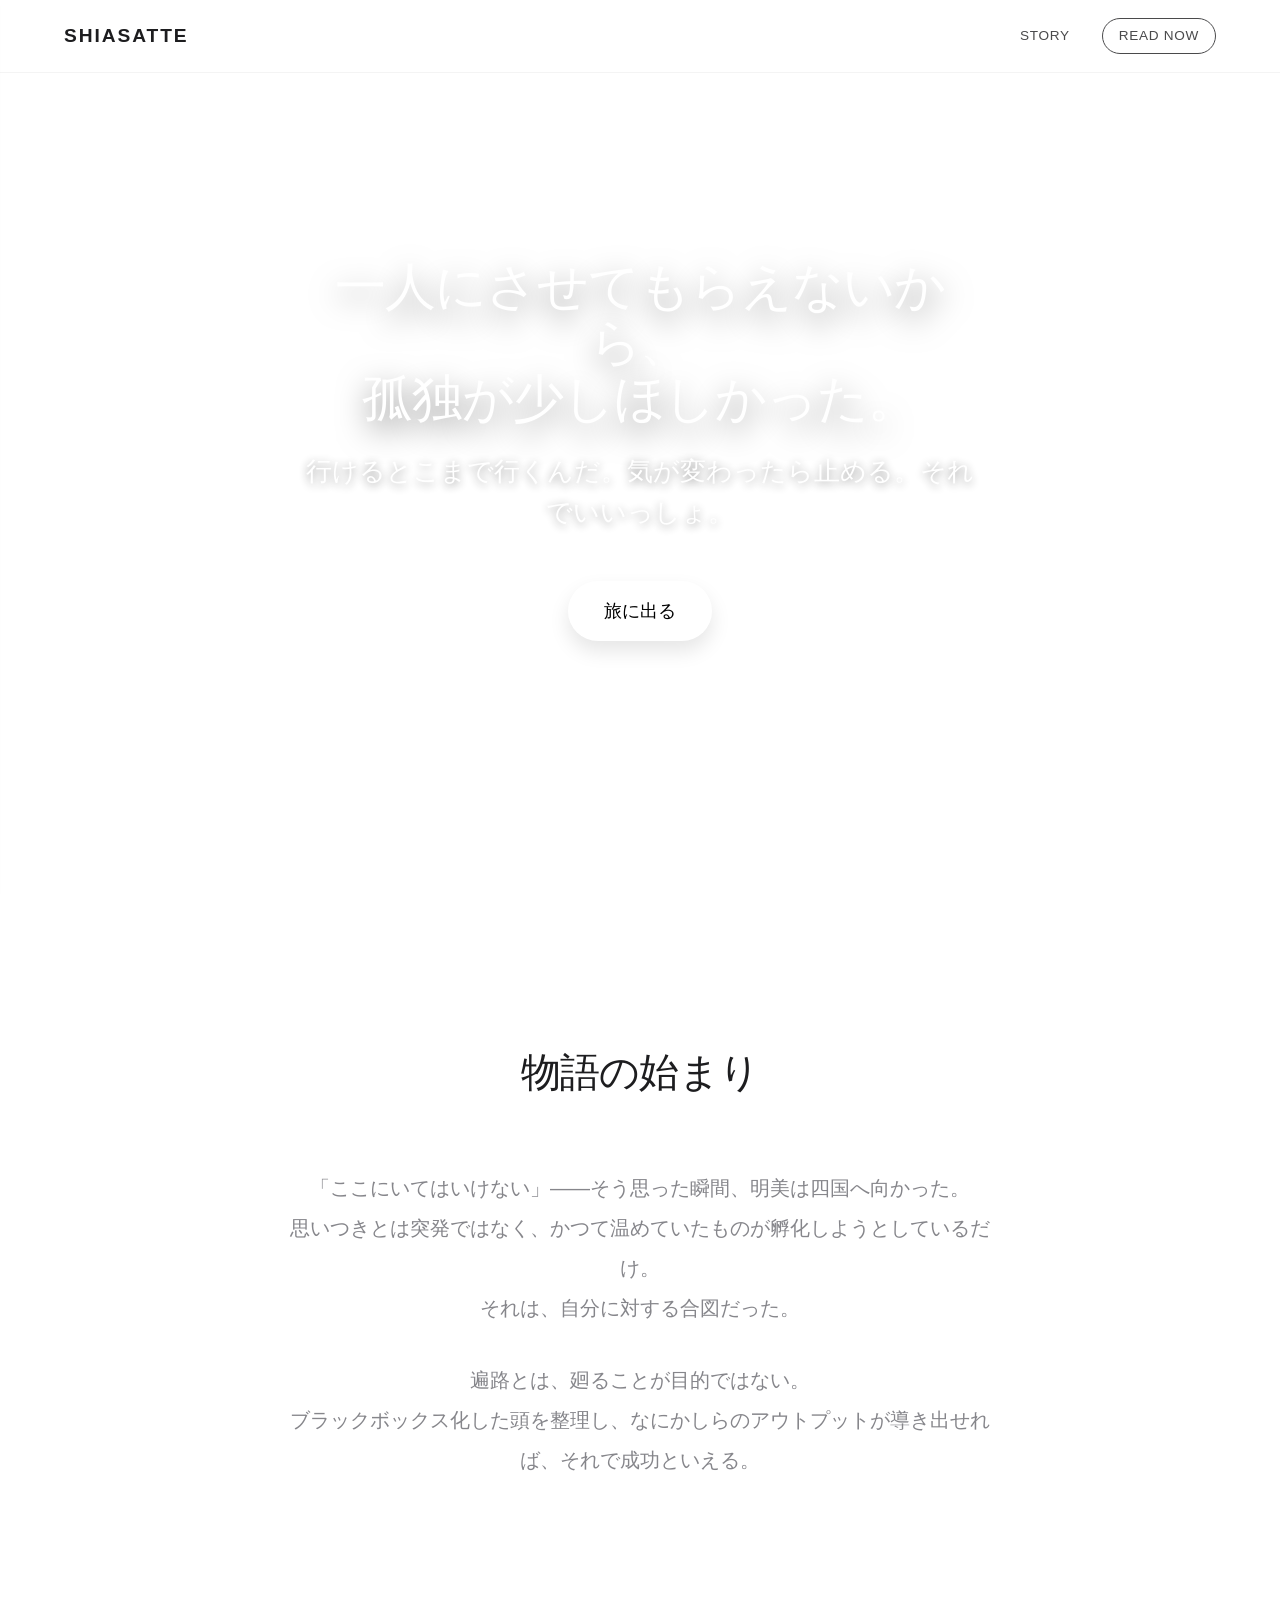
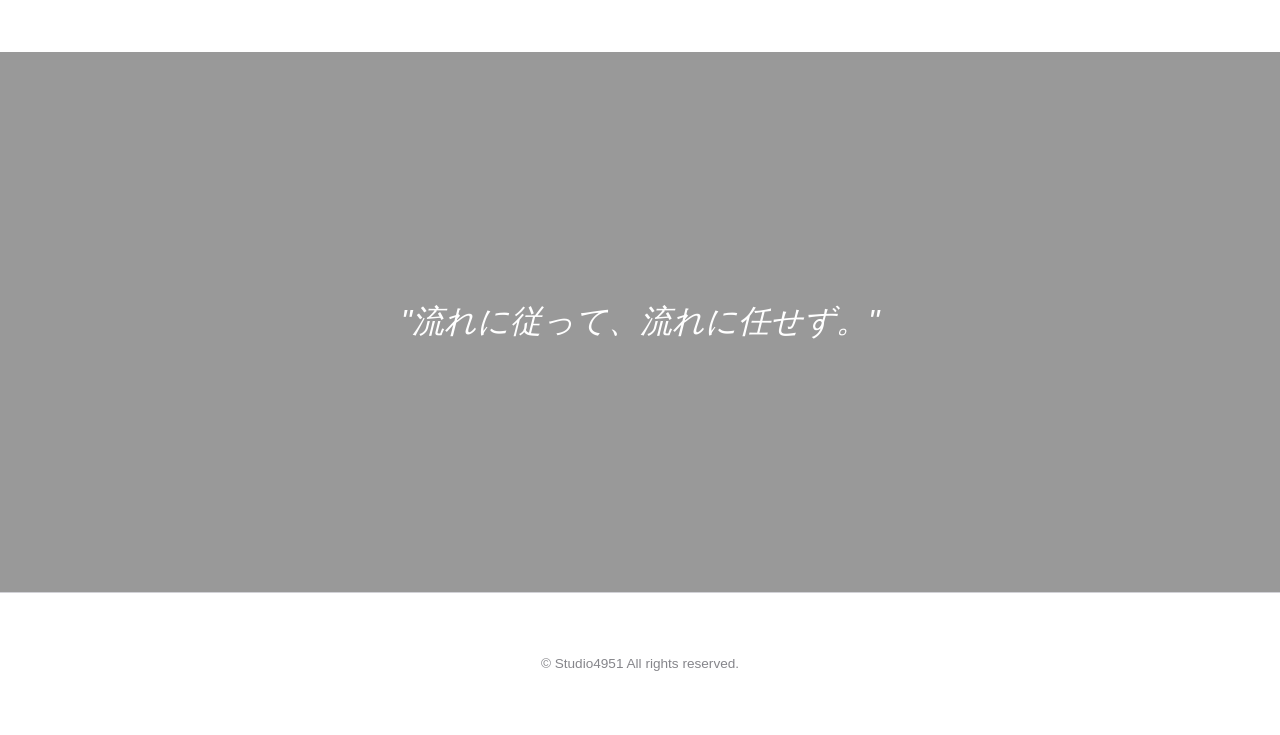
==== web/index.html @ 759b1188 "web: トップページから目次を削除、ヒーロー文言を物語からの引用に変更 - 目次セクション（#chapters）とナビの「Chapters」リンクを削除 - ヒーローh1を物語の引用文に変更（孤独が" ====
<!DOCTYPE html>
<html lang="ja">
<head>
    <meta charset="UTF-8">
    <meta name="viewport" content="width=device-width, initial-scale=1.0">
    <title>shiasatte ― 完全版 ―</title>
    <meta name="description" content="歩く×考える カジュアルへんろニクス。四国遍路を舞台にした物語。">
    <link rel="stylesheet" href="styles.css">
    <style>
    /* Reader modal */
    #reader-modal {
        position: fixed;
        top: 0; left: 0;
        width: 100%; height: 100%;
        z-index: 9999;
        background: #000;
        display: none;
        flex-direction: column;
    }
    #reader-modal.open { display: flex; }

    #reader-topbar {
        height: 48px;
        background: rgba(0,0,0,0.95);
        display: flex;
        align-items: center;
        justify-content: space-between;
        padding: 0 16px;
        flex-shrink: 0;
    }
    #reader-topbar .reader-title {
        color: #999;
        font-size: 0.8rem;
        letter-spacing: 0.05em;
    }
    .reader-btn {
        background: none;
        border: none;
        color: #aaa;
        font-size: 14px;
        cursor: pointer;
        padding: 8px 12px;
        border-radius: 6px;
        transition: all 0.2s;
    }
    .reader-btn:hover { color: #fff; background: rgba(255,255,255,0.1); }

    #reader-frame {
        flex: 1;
        border: none;
        width: 100%;
    }

    #reader-navbar {
        height: 48px;
        background: rgba(0,0,0,0.95);
        display: flex;
        align-items: center;
        justify-content: space-between;
        padding: 0 8px;
        flex-shrink: 0;
        border-top: 1px solid rgba(255,255,255,0.08);
    }
    #reader-navbar .nav-btn {
        background: none;
        border: none;
        color: #888;
        font-size: 18px;
        cursor: pointer;
        width: 48px;
        height: 48px;
        display: flex;
        align-items: center;
        justify-content: center;
        border-radius: 8px;
        transition: all 0.15s;
    }
    #reader-navbar .nav-btn:hover { color: #fff; background: rgba(255,255,255,0.08); }
    #reader-navbar .nav-center {
        display: flex;
        align-items: center;
        gap: 4px;
    }
    #reader-page-info {
        font-size: 0.75rem;
        color: #666;
        min-width: 80px;
        text-align: center;
        user-select: none;
    }

    /* Reader TOC panel */
    #reader-toc {
        position: fixed;
        top: 0; left: -320px;
        z-index: 10010;
        width: 300px;
        height: 100%;
        background: rgba(30,30,30,0.98);
        backdrop-filter: blur(12px);
        -webkit-backdrop-filter: blur(12px);
        box-shadow: 2px 0 16px rgba(0,0,0,0.4);
        transition: left 0.3s ease;
        padding: 24px 0;
        overflow-y: auto;
    }
    #reader-toc.open { left: 0; }
    #reader-toc h3 {
        font-size: 0.8rem;
        font-weight: 600;
        color: #666;
        letter-spacing: 0.1em;
        padding: 0 24px 12px;
        border-bottom: 1px solid rgba(255,255,255,0.08);
        margin-bottom: 8px;
    }
    #reader-toc ul { list-style: none; padding: 0; margin: 0; }
    #reader-toc li a {
        display: block;
        padding: 10px 24px;
        color: #ccc;
        text-decoration: none;
        font-size: 0.9rem;
        transition: background 0.15s;
        border-left: 3px solid transparent;
    }
    #reader-toc li a:hover { background: rgba(255,255,255,0.05); }
    #reader-toc li a.active { border-left-color: #fff; color: #fff; font-weight: 600; }
    #reader-toc li.part a { font-weight: 700; font-size: 0.8rem; color: #777; padding-top: 18px; }

    #reader-overlay {
        position: fixed;
        top: 0; left: 0;
        width: 100%; height: 100%;
        background: rgba(0,0,0,0.5);
        z-index: 10005;
        opacity: 0;
        pointer-events: none;
        transition: opacity 0.3s;
    }
    #reader-overlay.show { opacity: 1; pointer-events: auto; }
    </style>
</head>
<body>
    <nav class="navbar fade-in">
        <div class="logo">SHIASATTE</div>
        <div class="menu">
            <a href="#about">Story</a>
            <a href="javascript:void(0)" class="btn-outline" onclick="openReader()">Read Now</a>
        </div>
    </nav>

    <header class="hero">
        <div class="hero-image" style="background-image: url('assets/ohenro_girl.png');"></div>
        <div class="hero-content fade-in-up">
            <h1>一人にさせてもらえないから、<br>孤独が少しほしかった。</h1>
            <p>行けるとこまで行くんだ。気が変わったら止める。それでいいっしょ。</p>
            <a href="javascript:void(0)" class="btn-primary" onclick="openReader(3)">旅に出る</a>
        </div>
    </header>

    <section id="about" class="section about">
        <div class="container fade-in-scroll">
            <h2 class="section-title">物語の始まり</h2>
            <div class="about-text">
                <p>「ここにいてはいけない」——そう思った瞬間、明美は四国へ向かった。<br>
                思いつきとは突発ではなく、かつて温めていたものが孵化しようとしているだけ。<br>
                それは、自分に対する合図だった。</p>
                <p>遍路とは、廻ることが目的ではない。<br>
                ブラックボックス化した頭を整理し、なにかしらのアウトプットが導き出せれば、それで成功といえる。</p>
            </div>
        </div>
    </section>

    <section class="image-divider fade-in-scroll">
       <div class="quote">
           "流れに従って、流れに任せず。"
       </div>
    </section>


    <footer class="footer">
        <div class="container">
            <p>&copy; Studio4951 All rights reserved.</p>
        </div>
    </footer>

    <!-- Reader Modal -->
    <div id="reader-modal">
        <div id="reader-topbar">
            <span class="reader-title">SHIASATTE ― 完全版 ―</span>
            <button class="reader-btn" onclick="closeReader()">&#10005; 閉じる</button>
        </div>
        <iframe id="reader-frame" src="about:blank" allowfullscreen></iframe>
        <div id="reader-navbar">
            <button class="nav-btn" id="rbtn-toc" title="目次">&#9776;</button>
            <div class="nav-center">
                <button class="nav-btn" id="rbtn-prev" title="前のページ">&#9664;</button>
                <span id="reader-page-info"></span>
                <button class="nav-btn" id="rbtn-next" title="次のページ">&#9654;</button>
            </div>
            <div style="width:48px"></div>
        </div>
    </div>

    <div id="reader-overlay"></div>
    <nav id="reader-toc">
        <h3>目次</h3>
        <ul>
            <li class="part"><a href="#" data-item="2">第一部　shiasatte</a></li>
            <li><a href="#" data-item="3">第一章　百一匹目の女</a></li>
            <li><a href="#" data-item="4">第二章　同行他者</a></li>
            <li><a href="#" data-item="5">第三章　ラジオをなくした</a></li>
            <li><a href="#" data-item="6">第四章　それでよかった</a></li>
            <li class="part"><a href="#" data-item="7">第二部　大きな足のナナメから</a></li>
            <li><a href="#" data-item="8">番外編・前編</a></li>
            <li class="part"><a href="#" data-item="9">第三部　ここにいたらいいのに</a></li>
            <li><a href="#" data-item="10">番外編・後編</a></li>
        </ul>
    </nav>

    <script src="script.js"></script>
    <script>
    const readerModal = document.getElementById('reader-modal');
    const readerFrame = document.getElementById('reader-frame');
    const readerPageInfo = document.getElementById('reader-page-info');
    const readerToc = document.getElementById('reader-toc');
    const readerOverlay = document.getElementById('reader-overlay');
    let pendingJump = null;
    let bibiLoaded = false;

    function getBibi() {
        try {
            const w = readerFrame.contentWindow;
            return (w && w.R && w.I && w.I.Flipper) ? w : null;
        } catch(e) { return null; }
    }

    function openReader(itemIndex) {
        readerModal.classList.add('open');
        document.body.style.overflow = 'hidden';

        if (readerFrame.src === 'about:blank' || !readerFrame.src.includes('bibi')) {
            bibiLoaded = false;
            pendingJump = itemIndex || null;
            readerFrame.src = 'bibi/?book=shiasatte.epub';
            waitForBibi();
        } else if (!bibiLoaded) {
            pendingJump = itemIndex || null;
        } else if (itemIndex) {
            jumpToItem(itemIndex);
        }
    }

    function waitForBibi() {
        // Poll until Bibi is fully initialized
        const check = setInterval(() => {
            const w = getBibi();
            if (w) {
                clearInterval(check);
                bibiLoaded = true;
                // Inject smooth transitions
                try {
                    const style = w.document.createElement('style');
                    style.textContent = `
                        #bibi-main { transition: transform 0.4s cubic-bezier(0.22,1,0.36,1), -webkit-transform 0.4s cubic-bezier(0.22,1,0.36,1) !important; }
                        #bibi-main-book { transition: transform 0.4s cubic-bezier(0.22,1,0.36,1), opacity 0.2s ease, -webkit-transform 0.4s cubic-bezier(0.22,1,0.36,1) !important; }
                    `;
                    w.document.head.appendChild(style);
                } catch(e) {}

                if (pendingJump) {
                    setTimeout(() => jumpToItem(pendingJump), 300);
                    pendingJump = null;
                }
            }
        }, 300);
    }

    function jumpToItem(itemIndex) {
        const w = getBibi();
        if (!w || !w.R.Items[itemIndex]) return;
        const targetPage = w.R.Items[itemIndex].Pages[0];
        const targetIdx = w.R.Pages.indexOf(targetPage);
        const curPages = w.R.Current.Pages || w.R.IntersectingPages;
        const curIdx = curPages && curPages.length ? w.R.Pages.indexOf(curPages[0]) : 0;
        const dist = targetIdx - curIdx;
        if (dist !== 0) w.I.Flipper.flip(dist);
        setTimeout(updateReaderPageInfo, 500);
    }

    function closeReader() {
        readerModal.classList.remove('open');
        document.body.style.overflow = '';
        closeReaderToc();
    }

    function updateReaderPageInfo() {
        const w = getBibi();
        if (!w) return;
        const cur = w.R.Current.Pages;
        if (cur && cur.length) {
            const first = w.R.Pages.indexOf(cur[0]) + 1;
            const last = w.R.Pages.indexOf(cur[cur.length - 1]) + 1;
            const total = w.R.Pages.length;
            readerPageInfo.textContent = (first === last ? first : first + '-' + last) + ' / ' + total;
        }
    }

    function openReaderToc() { readerToc.classList.add('open'); readerOverlay.classList.add('show'); }
    function closeReaderToc() { readerToc.classList.remove('open'); readerOverlay.classList.remove('show'); }

    document.getElementById('rbtn-toc').addEventListener('click', () => {
        readerToc.classList.contains('open') ? closeReaderToc() : openReaderToc();
    });
    readerOverlay.addEventListener('click', closeReaderToc);

    document.getElementById('rbtn-prev').addEventListener('click', () => {
        const w = getBibi();
        if (w) { w.I.Flipper.flip(-1); setTimeout(updateReaderPageInfo, 400); }
    });
    document.getElementById('rbtn-next').addEventListener('click', () => {
        const w = getBibi();
        if (w) { w.I.Flipper.flip(1); setTimeout(updateReaderPageInfo, 400); }
    });

    document.querySelectorAll('#reader-toc a[data-item]').forEach(link => {
        link.addEventListener('click', (e) => {
            e.preventDefault();
            const itemIndex = parseInt(link.dataset.item);
            document.querySelectorAll('#reader-toc a').forEach(a => a.classList.remove('active'));
            link.classList.add('active');
            jumpToItem(itemIndex);
            closeReaderToc();
        });
    });

    // Keyboard: Escape to close
    document.addEventListener('keydown', (e) => {
        if (e.key === 'Escape' && readerModal.classList.contains('open')) closeReader();
    });

    setInterval(updateReaderPageInfo, 1000);
    </script>
</body>
</html>
---- web/styles.css ----
/* Core & Variables */
:root {
    --color-bg: #FFFFFF;
    --color-text: #1d1d1f;
    --color-text-muted: #86868b;
    --color-border: #d2d2d7;
    --color-accent: #000000;
    --font-heading: 'Helvetica Neue', 'Helvetica', 'Hiragino Kaku Gothic ProN', 'Arial', sans-serif;
    --font-body: 'Helvetica Neue', 'Helvetica', 'Hiragino Sans', 'Hiragino Kaku Gothic ProN', 'Arial', sans-serif;
    --transition-smooth: all 0.6s cubic-bezier(0.16, 1, 0.3, 1);
}

@media (prefers-color-scheme: dark) {
    :root {
        --color-bg: #000000;
        --color-text: #f5f5f7;
        --color-text-muted: #86868b;
        --color-border: #424245;
        --color-accent: #ffffff;
    }
}

* {
    margin: 0;
    padding: 0;
    box-sizing: border-box;
}

body {
    background-color: var(--color-bg);
    color: var(--color-text);
    font-family: var(--font-body);
    font-size: 17px;
    line-height: 1.6;
    -webkit-font-smoothing: antialiased;
    overflow-x: hidden;
}

a {
    color: inherit;
    text-decoration: none;
}

h1, h2, h3 {
    font-family: var(--font-heading);
    font-weight: 500;
    letter-spacing: -0.02em;
}

.container {
    max-width: 980px;
    margin: 0 auto;
    padding: 0 5%;
}

/* Nav */
.navbar {
    position: fixed;
    top: 0;
    left: 0;
    width: 100%;
    display: flex;
    justify-content: space-between;
    align-items: center;
    padding: 18px 5%;
    background-color: rgba(var(--color-bg), 0.8);
    backdrop-filter: saturate(180%) blur(20px);
    -webkit-backdrop-filter: saturate(180%) blur(20px);
    z-index: 1000;
    border-bottom: 1px solid rgba(150, 150, 150, 0.1);
}

.logo {
    font-size: 1.2rem;
    font-weight: 700;
    letter-spacing: 0.1em;
}

.menu {
    display: flex;
    gap: 2rem;
    align-items: center;
}

.menu a {
    font-size: 0.85rem;
    text-transform: uppercase;
    letter-spacing: 0.05em;
    opacity: 0.8;
    transition: opacity 0.3s;
}

.menu a:hover {
    opacity: 1;
}

.btn-outline {
    border: 1px solid var(--color-text);
    padding: 6px 16px;
    border-radius: 20px;
    font-size: 0.8rem;
    transition: var(--transition-smooth);
}

.btn-outline:hover {
    background-color: var(--color-text);
    color: var(--color-bg);
}

/* Hero */
.hero {
    position: relative;
    height: 100vh;
    display: flex;
    align-items: center;
    justify-content: center;
    text-align: center;
    overflow: hidden;
}

.hero-image {
    position: absolute;
    top: 0;
    left: 0;
    width: 100%;
    height: 100%;
    background-size: cover;
    background-position: center;
    background-attachment: fixed;
    z-index: -1;
    transform: scale(1.05); /* for parallax/zoom out effect if wanted */
    filter: brightness(0.6) contrast(1.1);
}

.hero-content {
    color: #ffffff;
    max-width: 800px;
    padding: 0 5vw;
}

.hero-content h1 {
    font-size: clamp(2rem, 4vw, 3.5rem);
    line-height: 1.1;
    margin-bottom: 1.5rem;
    text-shadow: 0 10px 30px rgba(0,0,0,0.5);
}

.hero-content p {
    font-size: clamp(1.2rem, 2vw, 1.6rem);
    font-weight: 300;
    margin-bottom: 3rem;
    opacity: 0.9;
    text-shadow: 0 2px 10px rgba(0,0,0,0.5);
}

.btn-primary {
    display: inline-block;
    background-color: #ffffff;
    color: #000000;
    padding: 16px 36px;
    border-radius: 40px;
    font-size: 1.1rem;
    font-weight: 500;
    transition: var(--transition-smooth);
    box-shadow: 0 10px 20px rgba(0,0,0,0.1);
}

.btn-primary:hover {
    transform: translateY(-2px);
    box-shadow: 0 15px 30px rgba(0,0,0,0.2);
    background-color: #f0f0f0;
}

/* Sections */
.section {
    padding: 140px 0;
}

.section-title {
    font-size: 2.5rem;
    text-align: center;
    margin-bottom: 4rem;
}

/* About */
.about-text {
    max-width: 700px;
    margin: 0 auto;
    font-size: 1.25rem;
    line-height: 2;
    text-align: center;
    color: var(--color-text-muted);
}

.about-text p {
    margin-bottom: 2rem;
}

/* Image Divider */
.image-divider {
    height: 60vh;
    background-image: url('assets/hero.png');
    background-size: cover;
    background-position: center;
    background-attachment: fixed;
    display: flex;
    align-items: center;
    justify-content: center;
    position: relative;
    filter: grayscale(80%);
}

.image-divider::after {
    content: '';
    position: absolute;
    top: 0;
    left: 0;
    width: 100%;
    height: 100%;
    background: rgba(0, 0, 0, 0.4);
}

.quote {
    position: relative;
    z-index: 1;
    font-size: 2rem;
    color: #fff;
    font-weight: 300;
    text-align: center;
    font-style: italic;
    max-width: 800px;
    padding: 0 20px;
}

/* Chapters */
.chapter-list {
    list-style: none;
    max-width: 700px;
    margin: 0 auto;
}

.chapter-list li {
    border-bottom: 1px solid var(--color-border);
}

.chapter-list li:first-child {
    border-top: 1px solid var(--color-border);
}

.chapter-list a {
    display: flex;
    align-items: center;
    justify-content: space-between;
    padding: 24px 0;
    transition: var(--transition-smooth);
}

.chapter-list a:hover {
    padding-left: 20px;
    padding-right: 20px;
    background-color: rgba(150, 150, 150, 0.05);
}

.chapter-num {
    font-size: 0.9rem;
    color: var(--color-text-muted);
}

.chapter-title {
    font-size: 1.4rem;
    font-weight: 500;
}

/* Footer */
.footer {
    padding: 60px 0;
    text-align: center;
    font-size: 0.85rem;
    color: var(--color-text-muted);
    border-top: 1px solid var(--color-border);
}

/* Animations */
.fade-in {
    opacity: 0;
    animation: fadeIn 1.2s cubic-bezier(0.16, 1, 0.3, 1) forwards;
}

.fade-in-up {
    opacity: 0;
    transform: translateY(40px);
    animation: fadeInUp 1.2s cubic-bezier(0.16, 1, 0.3, 1) 0.3s forwards;
}

.fade-in-scroll {
    opacity: 0;
    transform: translateY(40px);
    transition: opacity 1s cubic-bezier(0.16, 1, 0.3, 1), transform 1s cubic-bezier(0.16, 1, 0.3, 1);
}

.fade-in-scroll.is-visible {
    opacity: 1;
    transform: translateY(0);
}

@keyframes fadeIn {
    to { opacity: 1; }
}

@keyframes fadeInUp {
    to {
        opacity: 1;
        transform: translateY(0);
    }
}

/* Responsive */
@media (max-width: 768px) {
    .menu { display: none; }
    .hero-content h1 {
        font-size: 1.6rem;
    }
    .about-text {
        font-size: 1.1rem;
        text-align: left;
    }
    .quote {
        font-size: 1.5rem;
    }
    .chapter-list a {
        flex-direction: column;
        align-items: flex-start;
        gap: 8px;
    }
}
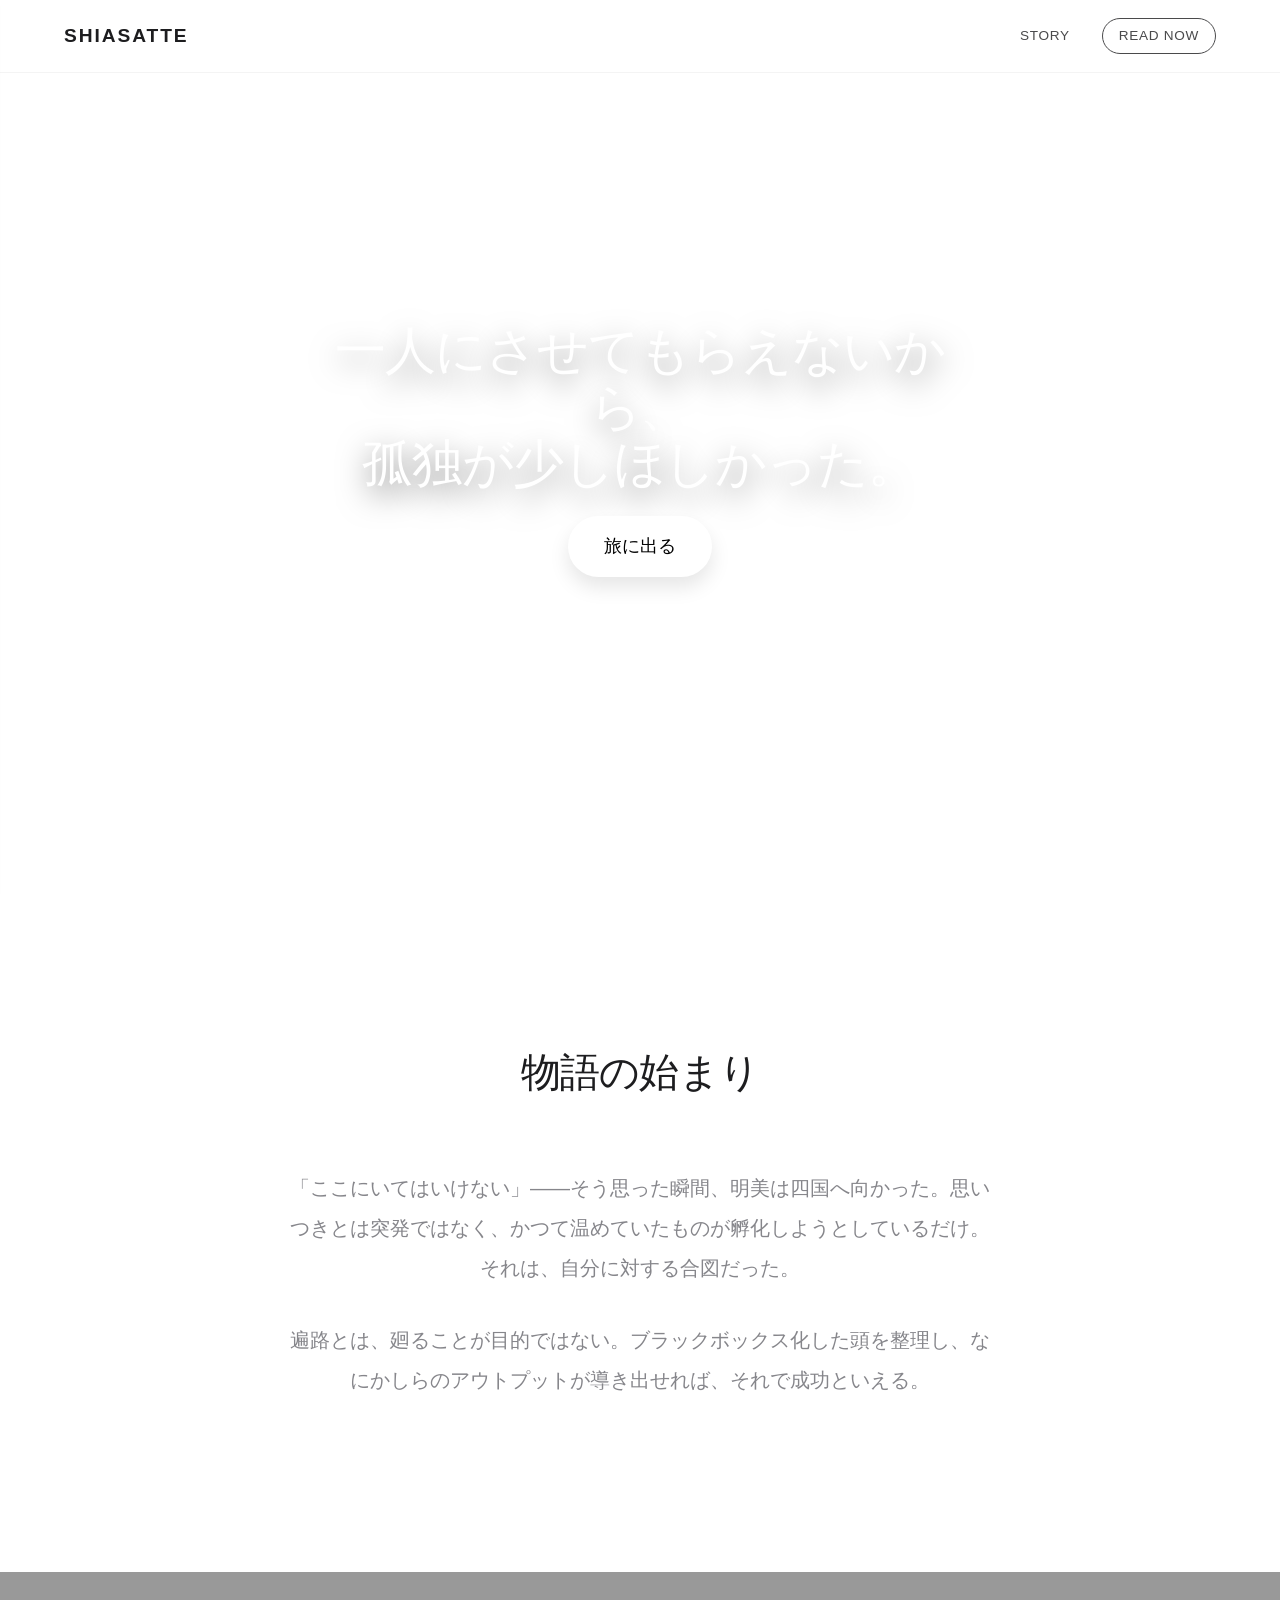
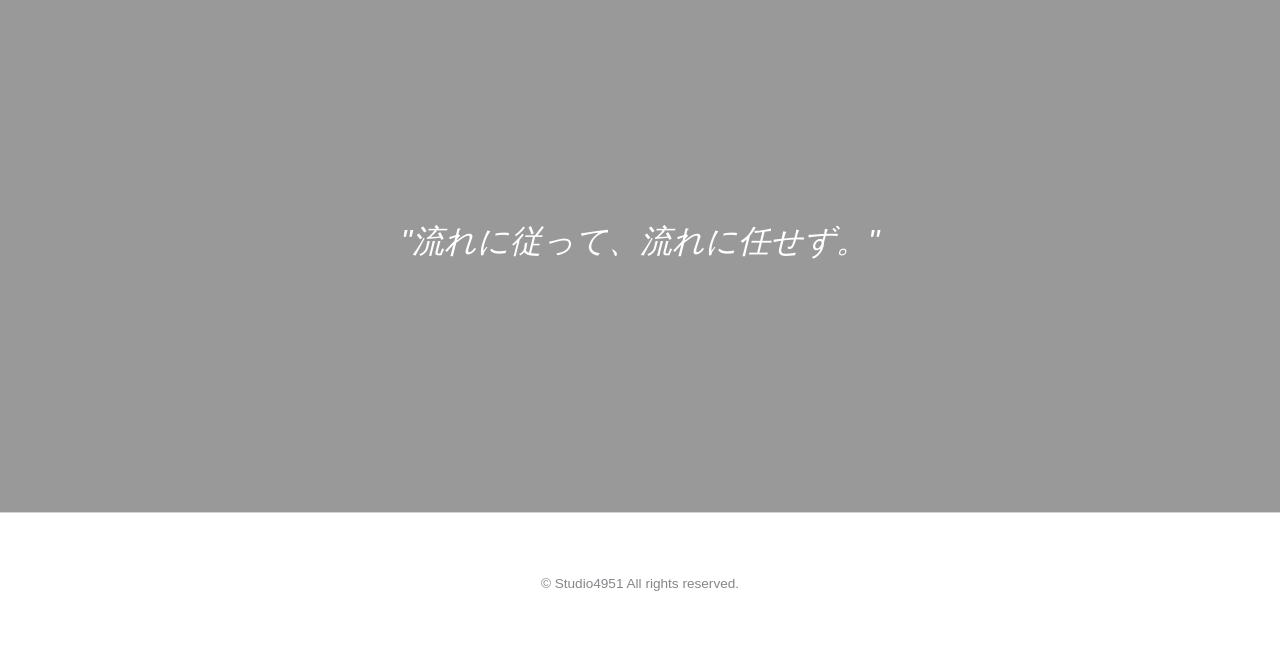
==== commit 3be044be: "web: ヒーローのサブテキスト削除 Co-Authored-By: Claude Sonnet 4.6 <noreply@anthropic.com>" ====
--- a/web/index.html
+++ b/web/index.html
@@ -154,7 +154,6 @@
         <div class="hero-image" style="background-image: url('assets/ohenro_girl.png');"></div>
         <div class="hero-content fade-in-up">
             <h1>一人にさせてもらえないから、<br>孤独が少しほしかった。</h1>
-            <p>行けるとこまで行くんだ。気が変わったら止める。それでいいっしょ。</p>
             <a href="javascript:void(0)" class="btn-primary" onclick="openReader(3)">旅に出る</a>
         </div>
     </header>
@@ -163,11 +162,8 @@
         <div class="container fade-in-scroll">
             <h2 class="section-title">物語の始まり</h2>
             <div class="about-text">
-                <p>「ここにいてはいけない」——そう思った瞬間、明美は四国へ向かった。<br>
-                思いつきとは突発ではなく、かつて温めていたものが孵化しようとしているだけ。<br>
-                それは、自分に対する合図だった。</p>
-                <p>遍路とは、廻ることが目的ではない。<br>
-                ブラックボックス化した頭を整理し、なにかしらのアウトプットが導き出せれば、それで成功といえる。</p>
+                <p>「ここにいてはいけない」——そう思った瞬間、明美は四国へ向かった。思いつきとは突発ではなく、かつて温めていたものが孵化しようとしているだけ。それは、自分に対する合図だった。</p>
+                <p>遍路とは、廻ることが目的ではない。ブラックボックス化した頭を整理し、なにかしらのアウトプットが導き出せれば、それで成功といえる。</p>
             </div>
         </div>
     </section>
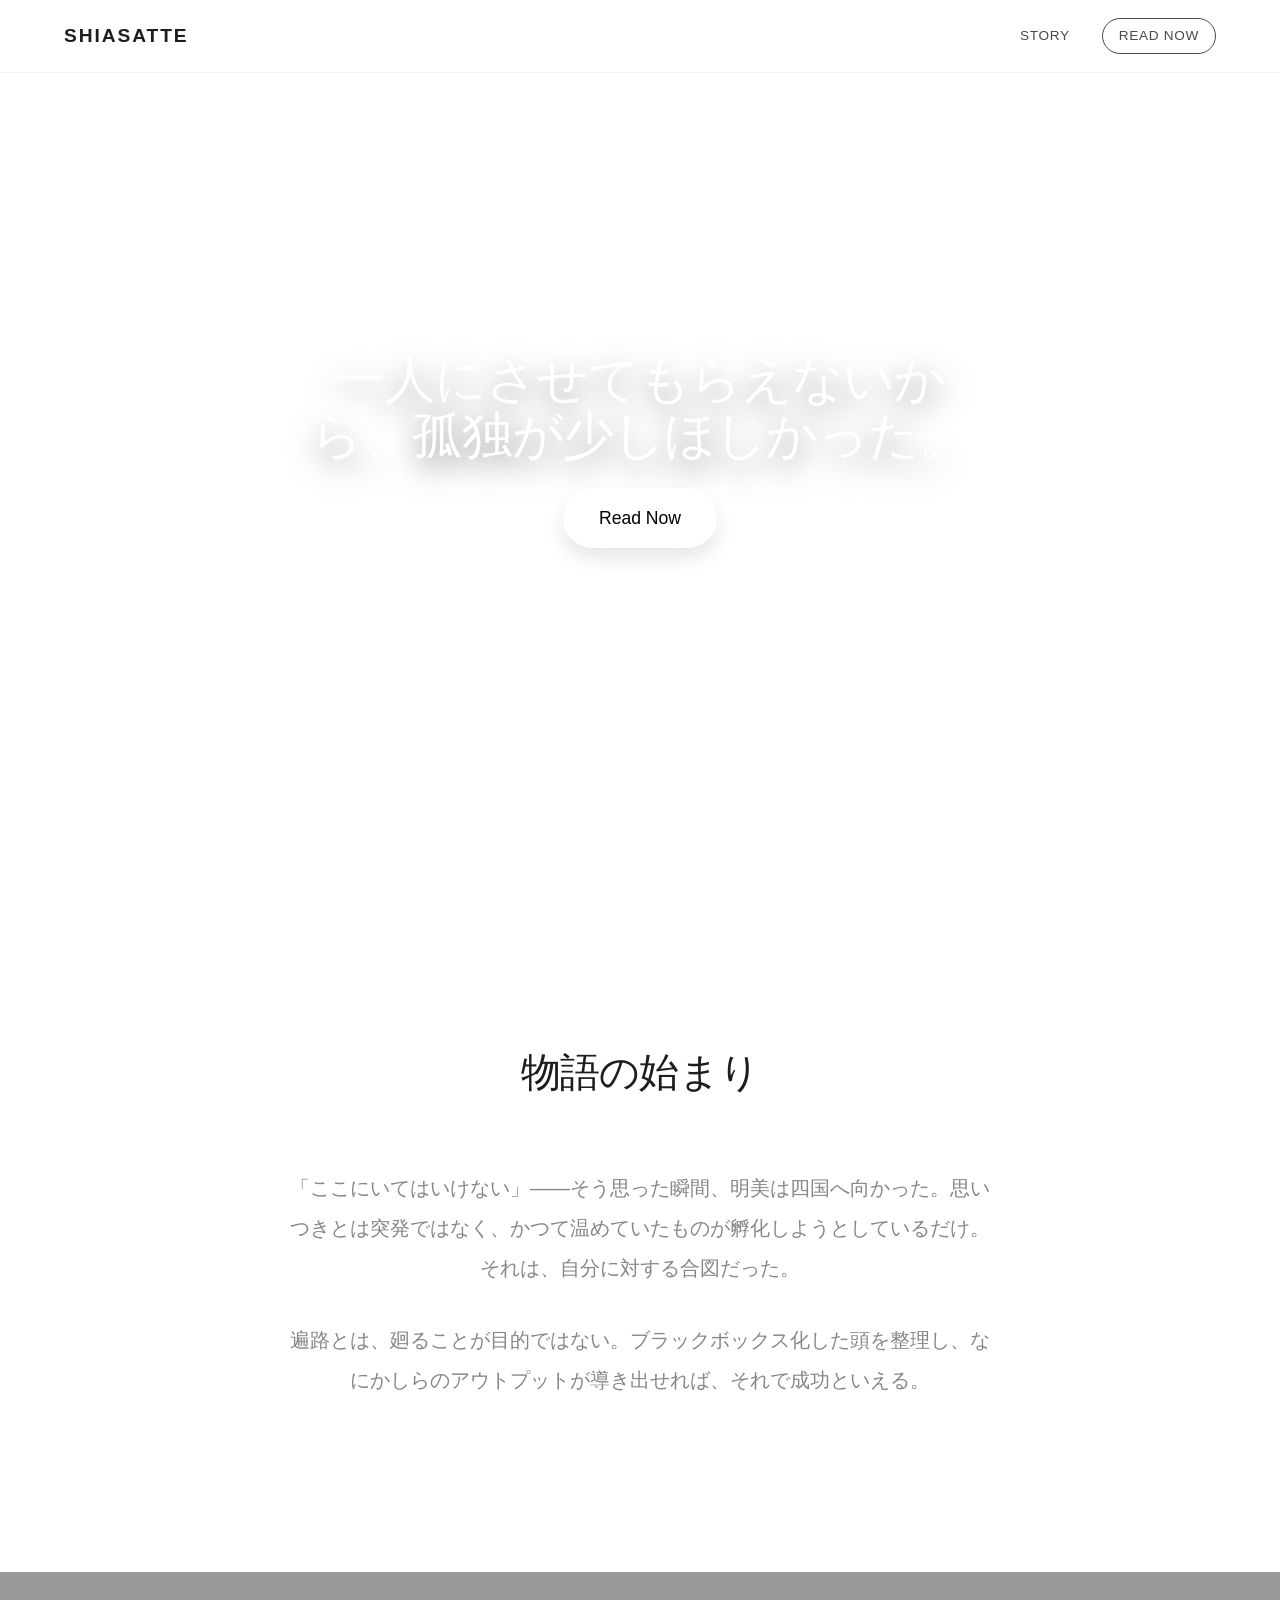
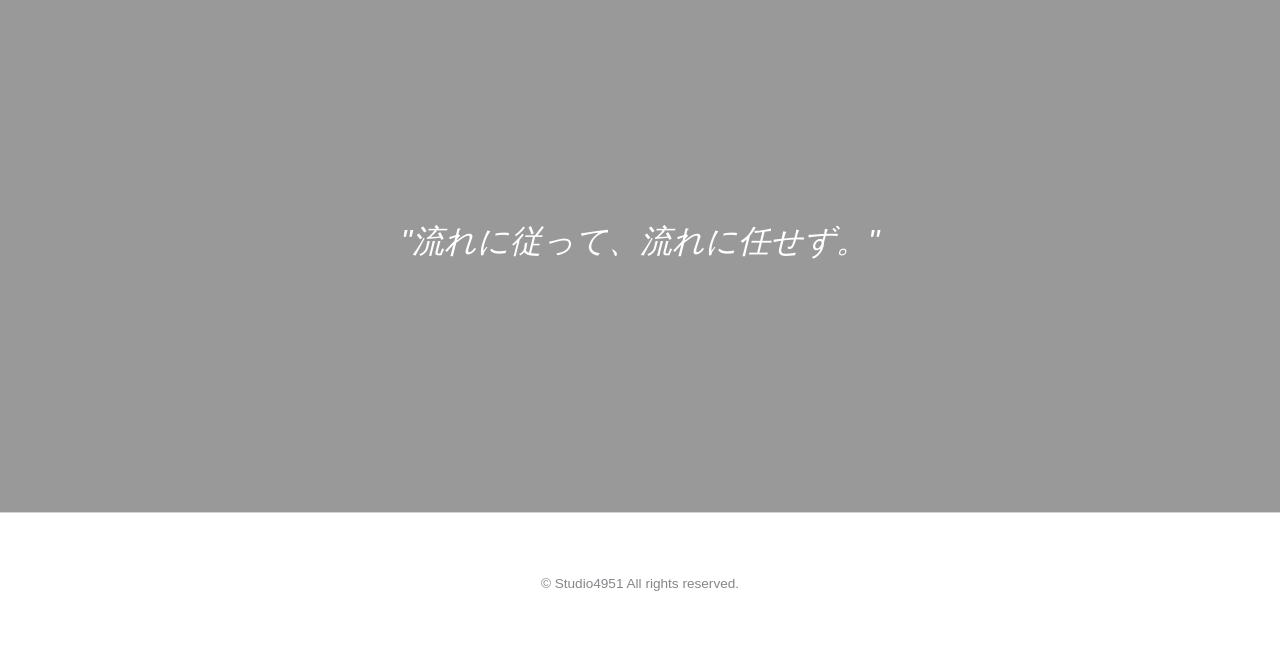
==== commit 559d90be: "web: ヒーローボタンをRead Nowに変更 Co-Authored-By: Claude Sonnet 4.6 <noreply@anthropic.com>" ====
--- a/web/index.html
+++ b/web/index.html
@@ -153,8 +153,8 @@
     <header class="hero">
         <div class="hero-image" style="background-image: url('assets/ohenro_girl.png');"></div>
         <div class="hero-content fade-in-up">
-            <h1>一人にさせてもらえないから、<br>孤独が少しほしかった。</h1>
-            <a href="javascript:void(0)" class="btn-primary" onclick="openReader(3)">旅に出る</a>
+            <h1>一人にさせてもらえないから、孤独が少しほしかった。</h1>
+            <a href="javascript:void(0)" class="btn-primary" onclick="openReader(3)">Read Now</a>
         </div>
     </header>
 
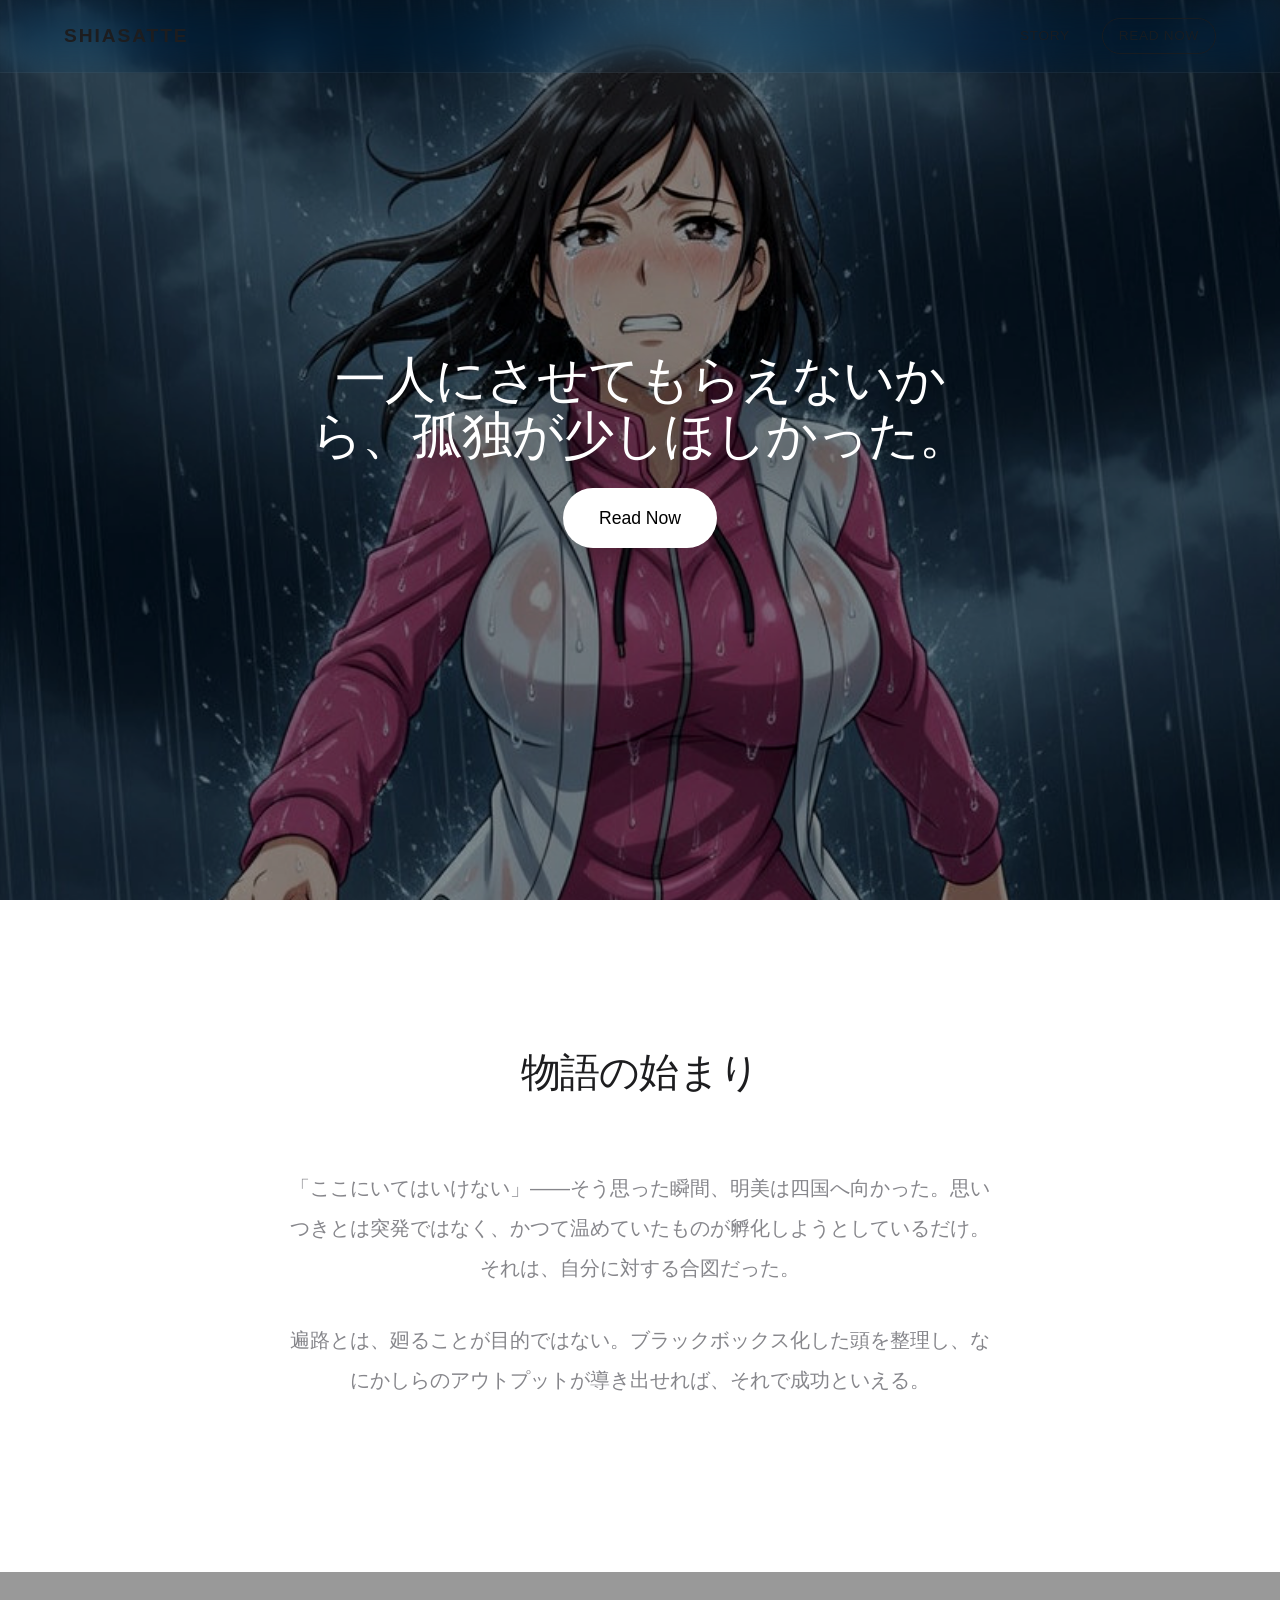
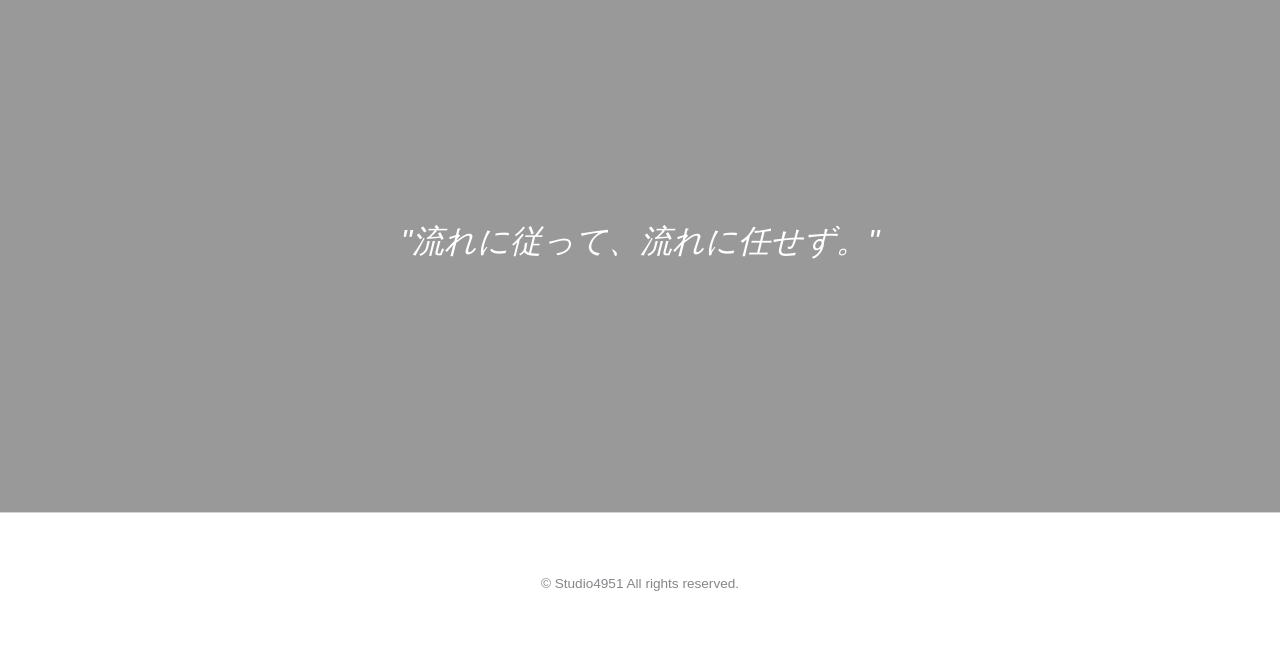
==== commit a4577a50: "web: top.jpgに更新" ====
--- a/web/index.html
+++ b/web/index.html
@@ -151,7 +151,7 @@
     </nav>
 
     <header class="hero">
-        <div class="hero-image" style="background-image: url('assets/ohenro_girl.png');"></div>
+        <div class="hero-image" style="background-image: url('assets/top.jpg');"></div>
         <div class="hero-content fade-in-up">
             <h1>一人にさせてもらえないから、孤独が少しほしかった。</h1>
             <a href="javascript:void(0)" class="btn-primary" onclick="openReader(3)">Read Now</a>
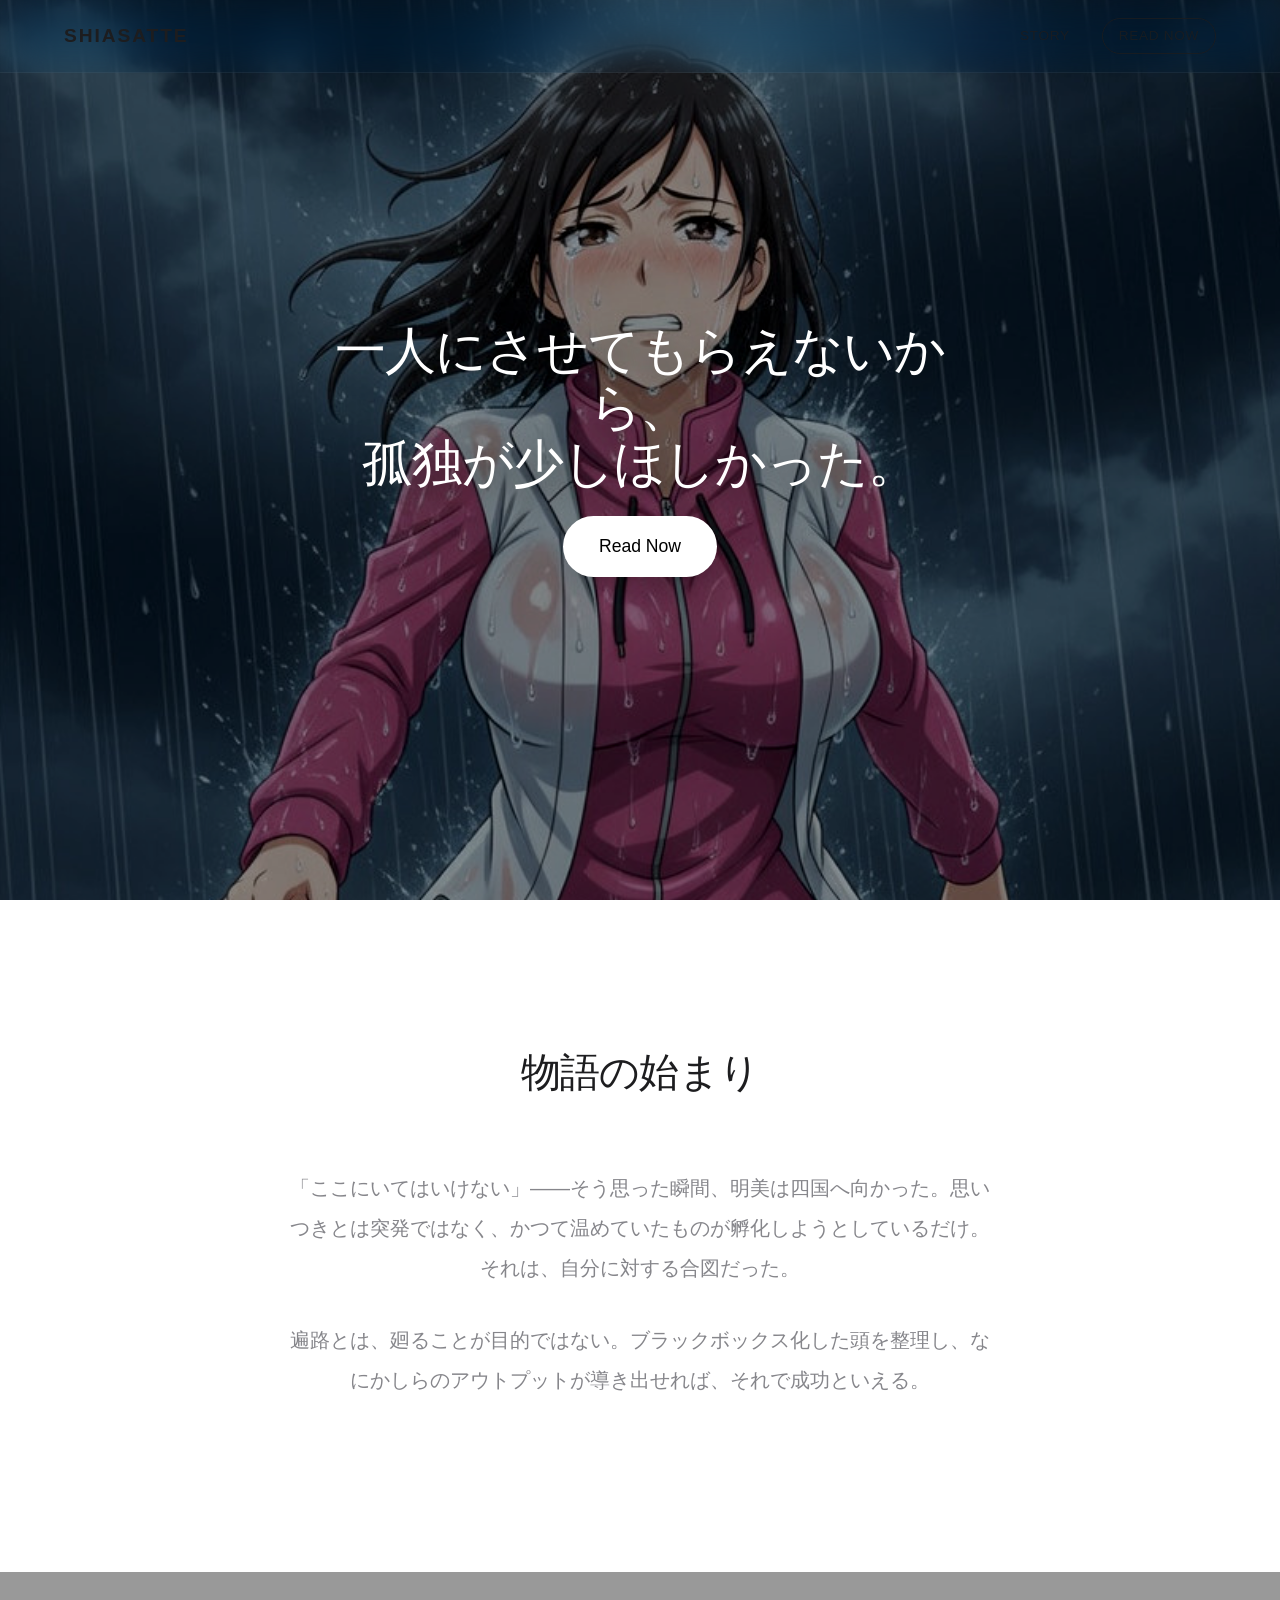
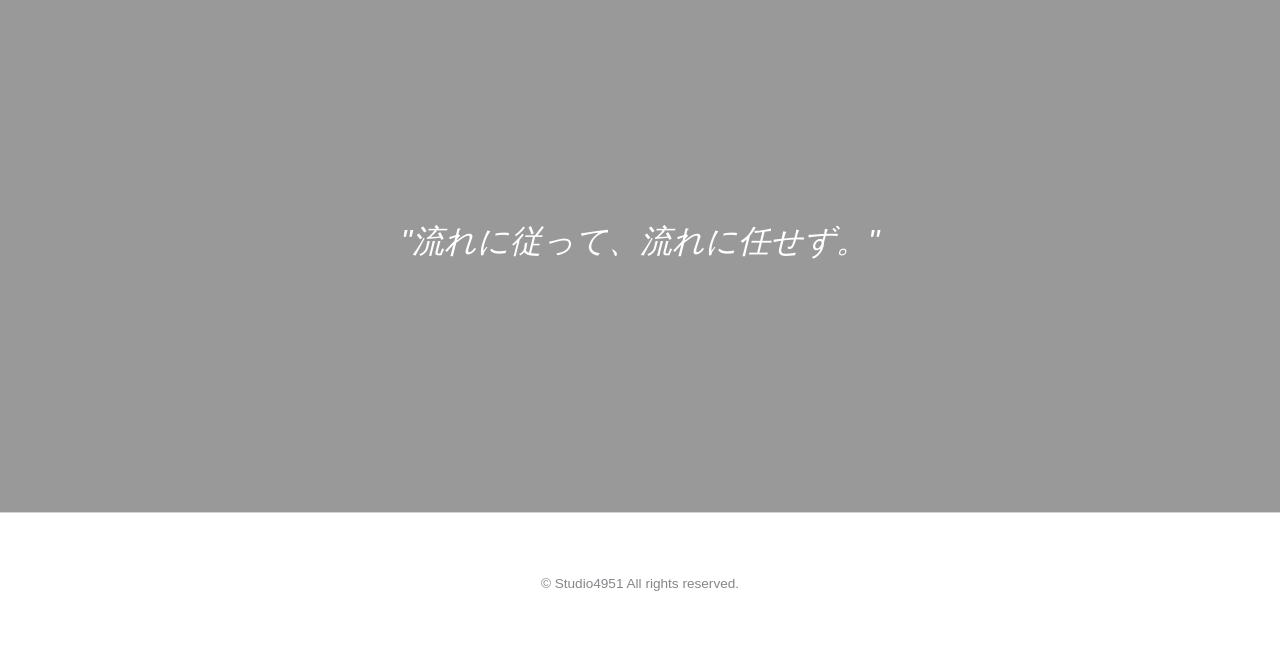
==== commit 71dca07b: "web: ヒーロータイトルに改行追加" ====
--- a/web/index.html
+++ b/web/index.html
@@ -153,7 +153,7 @@
     <header class="hero">
         <div class="hero-image" style="background-image: url('assets/top.jpg');"></div>
         <div class="hero-content fade-in-up">
-            <h1>一人にさせてもらえないから、孤独が少しほしかった。</h1>
+            <h1>一人にさせてもらえないから、<br>孤独が少しほしかった。</h1>
             <a href="javascript:void(0)" class="btn-primary" onclick="openReader(3)">Read Now</a>
         </div>
     </header>
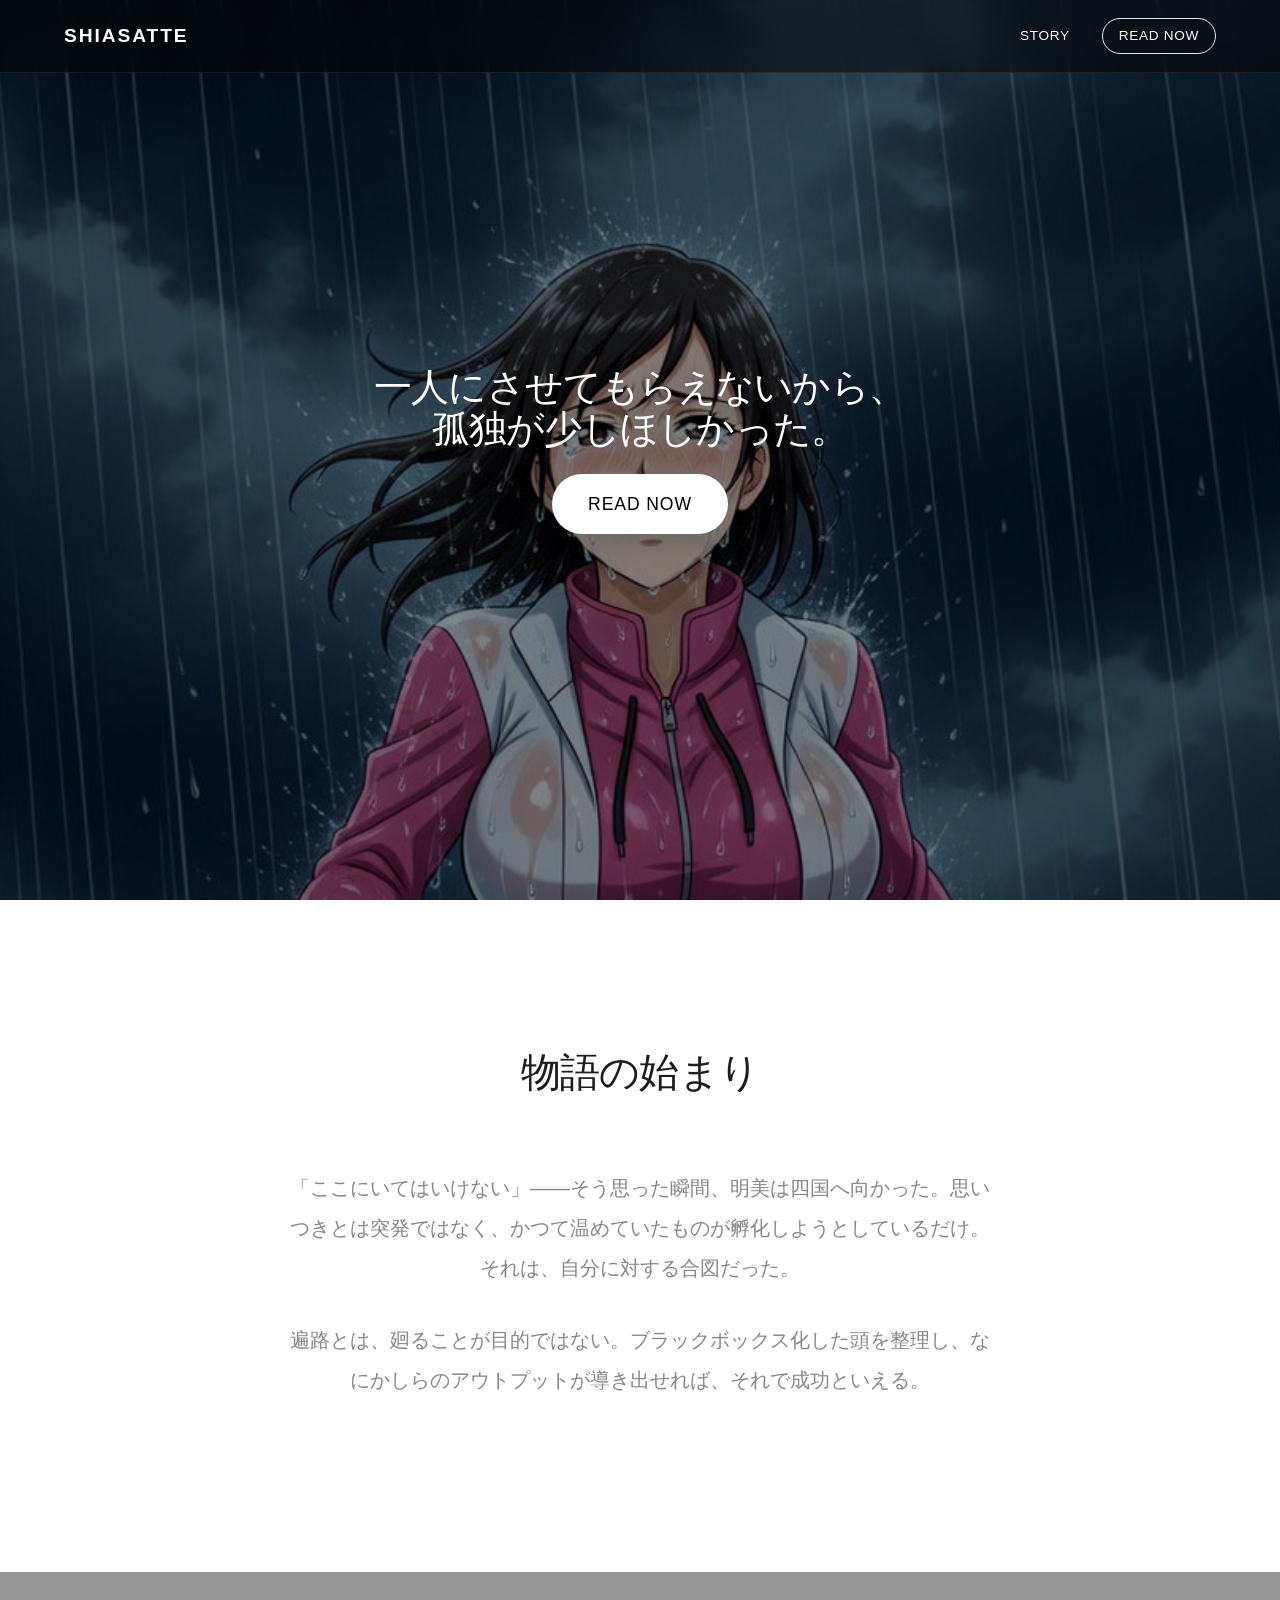
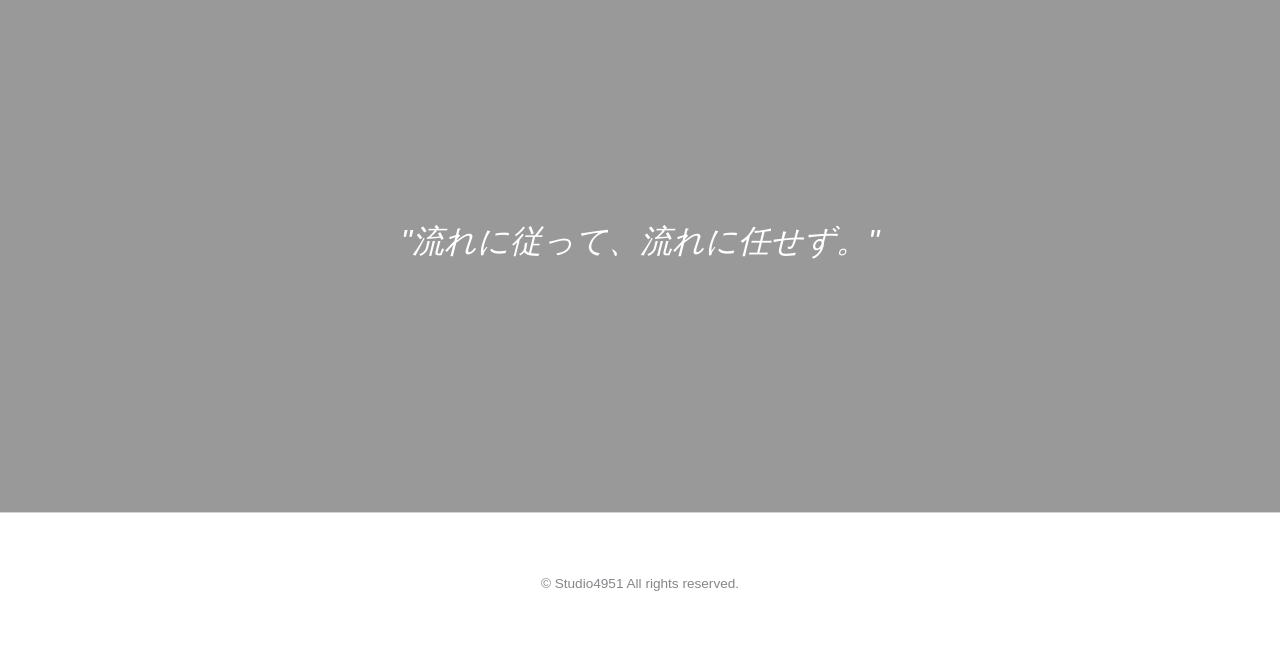
==== commit a925465d: "web: viewportにuser-scalable=noを追加してズーム防止" ====
--- a/web/index.html
+++ b/web/index.html
@@ -2,7 +2,7 @@
 <html lang="ja">
 <head>
     <meta charset="UTF-8">
-    <meta name="viewport" content="width=device-width, initial-scale=1.0">
+    <meta name="viewport" content="width=device-width, initial-scale=1.0, maximum-scale=1.0, user-scalable=no" id="viewport-meta">
     <title>shiasatte ― 完全版 ―</title>
     <meta name="description" content="歩く×考える カジュアルへんろニクス。四国遍路を舞台にした物語。">
     <link rel="stylesheet" href="styles.css">
@@ -195,7 +195,7 @@
                 <span id="reader-page-info"></span>
                 <button class="nav-btn" id="rbtn-next" title="次のページ">&#9654;</button>
             </div>
-            <div style="width:48px"></div>
+            <button class="nav-btn" id="rbtn-zoom-reset" title="表示リセット" style="font-size:12px;">1:1</button>
         </div>
     </div>
 
@@ -261,8 +261,20 @@
                     style.textContent = `
                         #bibi-main { transition: transform 0.4s cubic-bezier(0.22,1,0.36,1), -webkit-transform 0.4s cubic-bezier(0.22,1,0.36,1) !important; }
                         #bibi-main-book { transition: transform 0.4s cubic-bezier(0.22,1,0.36,1), opacity 0.2s ease, -webkit-transform 0.4s cubic-bezier(0.22,1,0.36,1) !important; }
+                        html, body { touch-action: pan-x pan-y; }
                     `;
                     w.document.head.appendChild(style);
+                    // ピンチズーム防止
+                    w.document.addEventListener('touchmove', (e) => {
+                        if (e.touches.length > 1) e.preventDefault();
+                    }, { passive: false });
+                    // ダブルタップズーム防止
+                    let lastTap = 0;
+                    w.document.addEventListener('touchend', (e) => {
+                        const now = Date.now();
+                        if (now - lastTap < 300) e.preventDefault();
+                        lastTap = now;
+                    }, { passive: false });
                 } catch(e) {}
 
                 if (pendingJump) {
@@ -331,6 +343,14 @@
         });
     });
 
+    document.getElementById('rbtn-zoom-reset').addEventListener('click', () => {
+        const w = getBibi();
+        if (w) {
+            try { w.I.Loupe.resetZoom(); } catch(e) {}
+            try { w.document.documentElement.style.transform = ''; } catch(e) {}
+        }
+    });
+
     // Keyboard: Escape to close
     document.addEventListener('keydown', (e) => {
         if (e.key === 'Escape' && readerModal.classList.contains('open')) closeReader();
--- a/web/styles.css
+++ b/web/styles.css
@@ -63,17 +63,19 @@
     justify-content: space-between;
     align-items: center;
     padding: 18px 5%;
-    background-color: rgba(var(--color-bg), 0.8);
-    backdrop-filter: saturate(180%) blur(20px);
-    -webkit-backdrop-filter: saturate(180%) blur(20px);
+    background-color: rgba(0, 0, 0, 0.5);
+    backdrop-filter: blur(12px);
+    -webkit-backdrop-filter: blur(12px);
     z-index: 1000;
-    border-bottom: 1px solid rgba(150, 150, 150, 0.1);
+    border-bottom: 1px solid rgba(255, 255, 255, 0.08);
+    color: #ffffff;
 }
 
 .logo {
     font-size: 1.2rem;
     font-weight: 700;
     letter-spacing: 0.1em;
+    color: #ffffff;
 }
 
 .menu {
@@ -86,16 +88,18 @@
     font-size: 0.85rem;
     text-transform: uppercase;
     letter-spacing: 0.05em;
-    opacity: 0.8;
+    color: #ffffff;
+    opacity: 1;
     transition: opacity 0.3s;
 }
 
 .menu a:hover {
-    opacity: 1;
+    opacity: 0.7;
 }
 
 .btn-outline {
-    border: 1px solid var(--color-text);
+    border: 1px solid rgba(255,255,255,0.9);
+    color: #ffffff;
     padding: 6px 16px;
     border-radius: 20px;
     font-size: 0.8rem;
@@ -125,7 +129,7 @@
     width: 100%;
     height: 100%;
     background-size: cover;
-    background-position: center;
+    background-position: center top;
     background-attachment: fixed;
     z-index: -1;
     transform: scale(1.05); /* for parallax/zoom out effect if wanted */
@@ -139,7 +143,7 @@
 }
 
 .hero-content h1 {
-    font-size: clamp(2rem, 4vw, 3.5rem);
+    font-size: clamp(1.4rem, 3vw, 2.5rem);
     line-height: 1.1;
     margin-bottom: 1.5rem;
     text-shadow: 0 10px 30px rgba(0,0,0,0.5);
@@ -161,6 +165,8 @@
     border-radius: 40px;
     font-size: 1.1rem;
     font-weight: 500;
+    text-transform: uppercase;
+    letter-spacing: 0.05em;
     transition: var(--transition-smooth);
     box-shadow: 0 10px 20px rgba(0,0,0,0.1);
 }
@@ -317,8 +323,16 @@
 /* Responsive */
 @media (max-width: 768px) {
     .menu { display: none; }
+    .hero {
+        height: 75vw;
+        min-height: 320px;
+        max-height: 70vh;
+    }
+    .hero-image {
+        background-attachment: scroll;
+    }
     .hero-content h1 {
-        font-size: 1.6rem;
+        font-size: 1.2rem;
     }
     .about-text {
         font-size: 1.1rem;
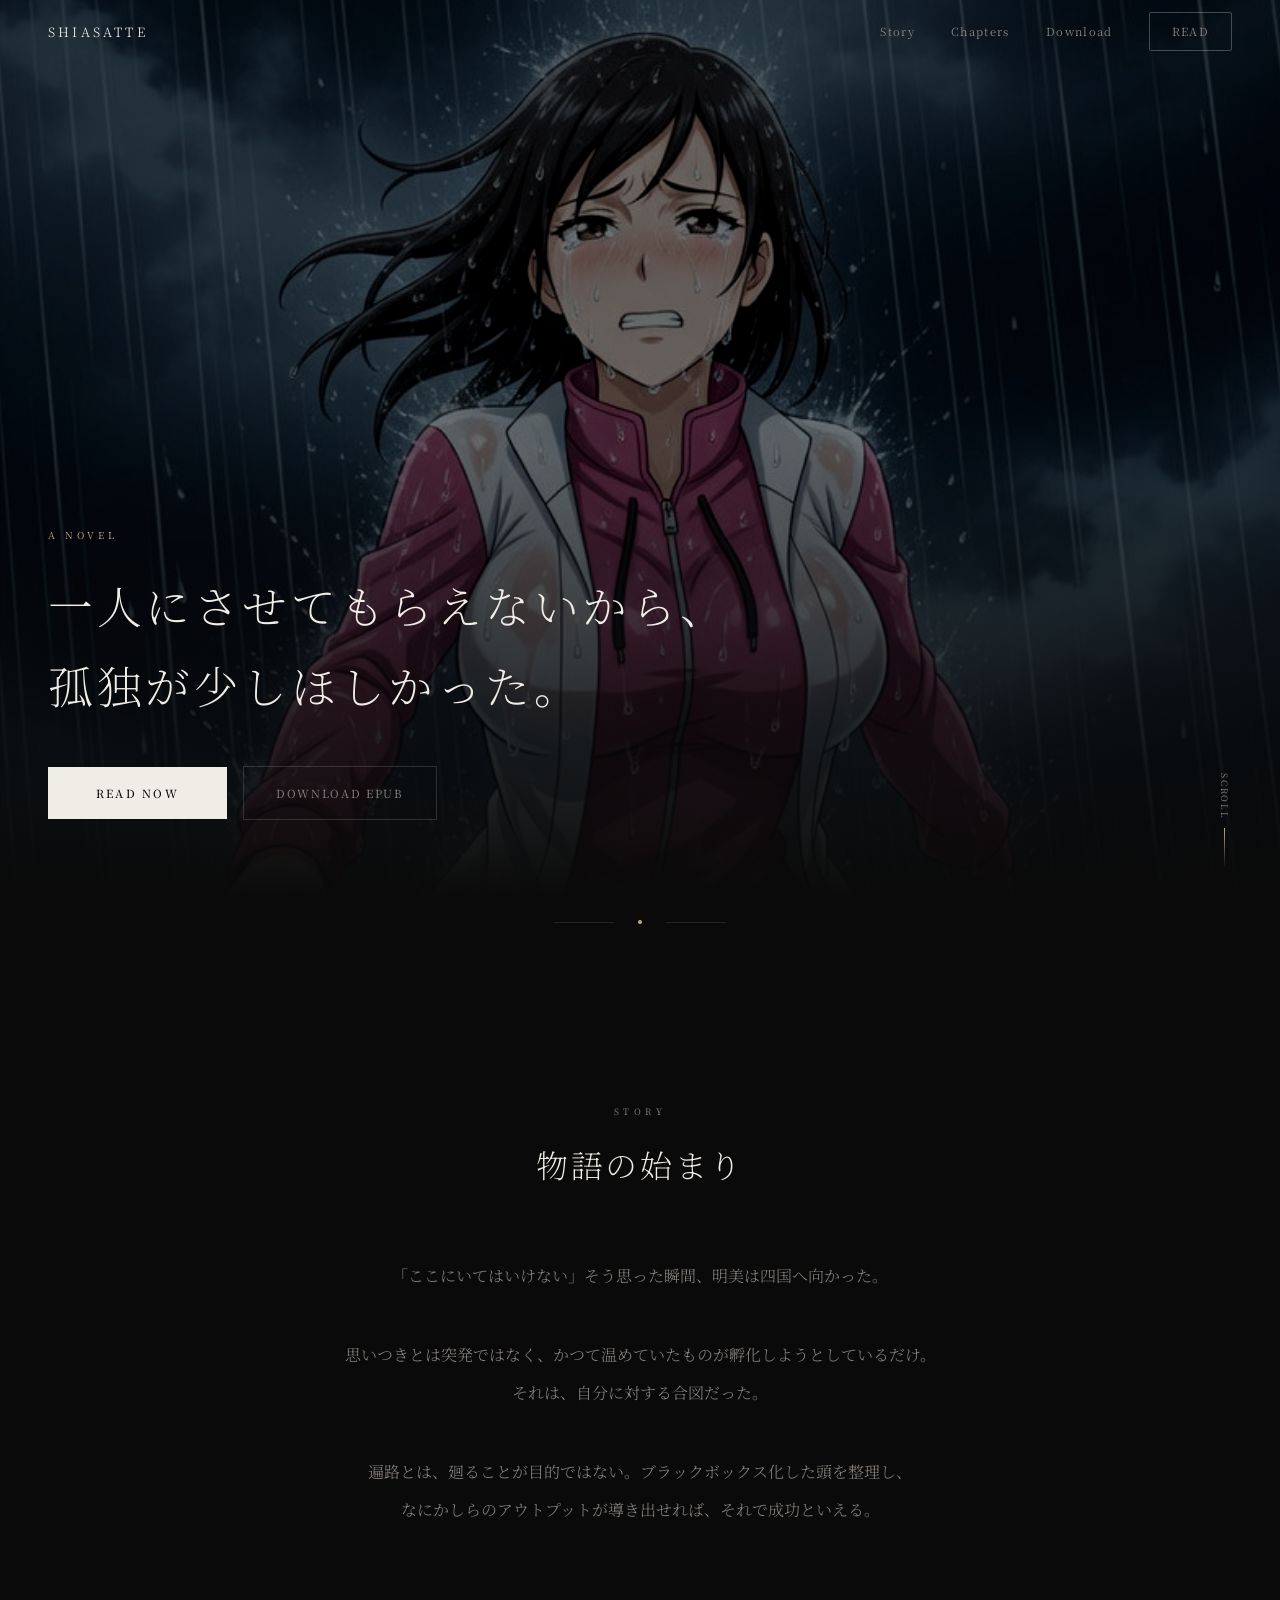
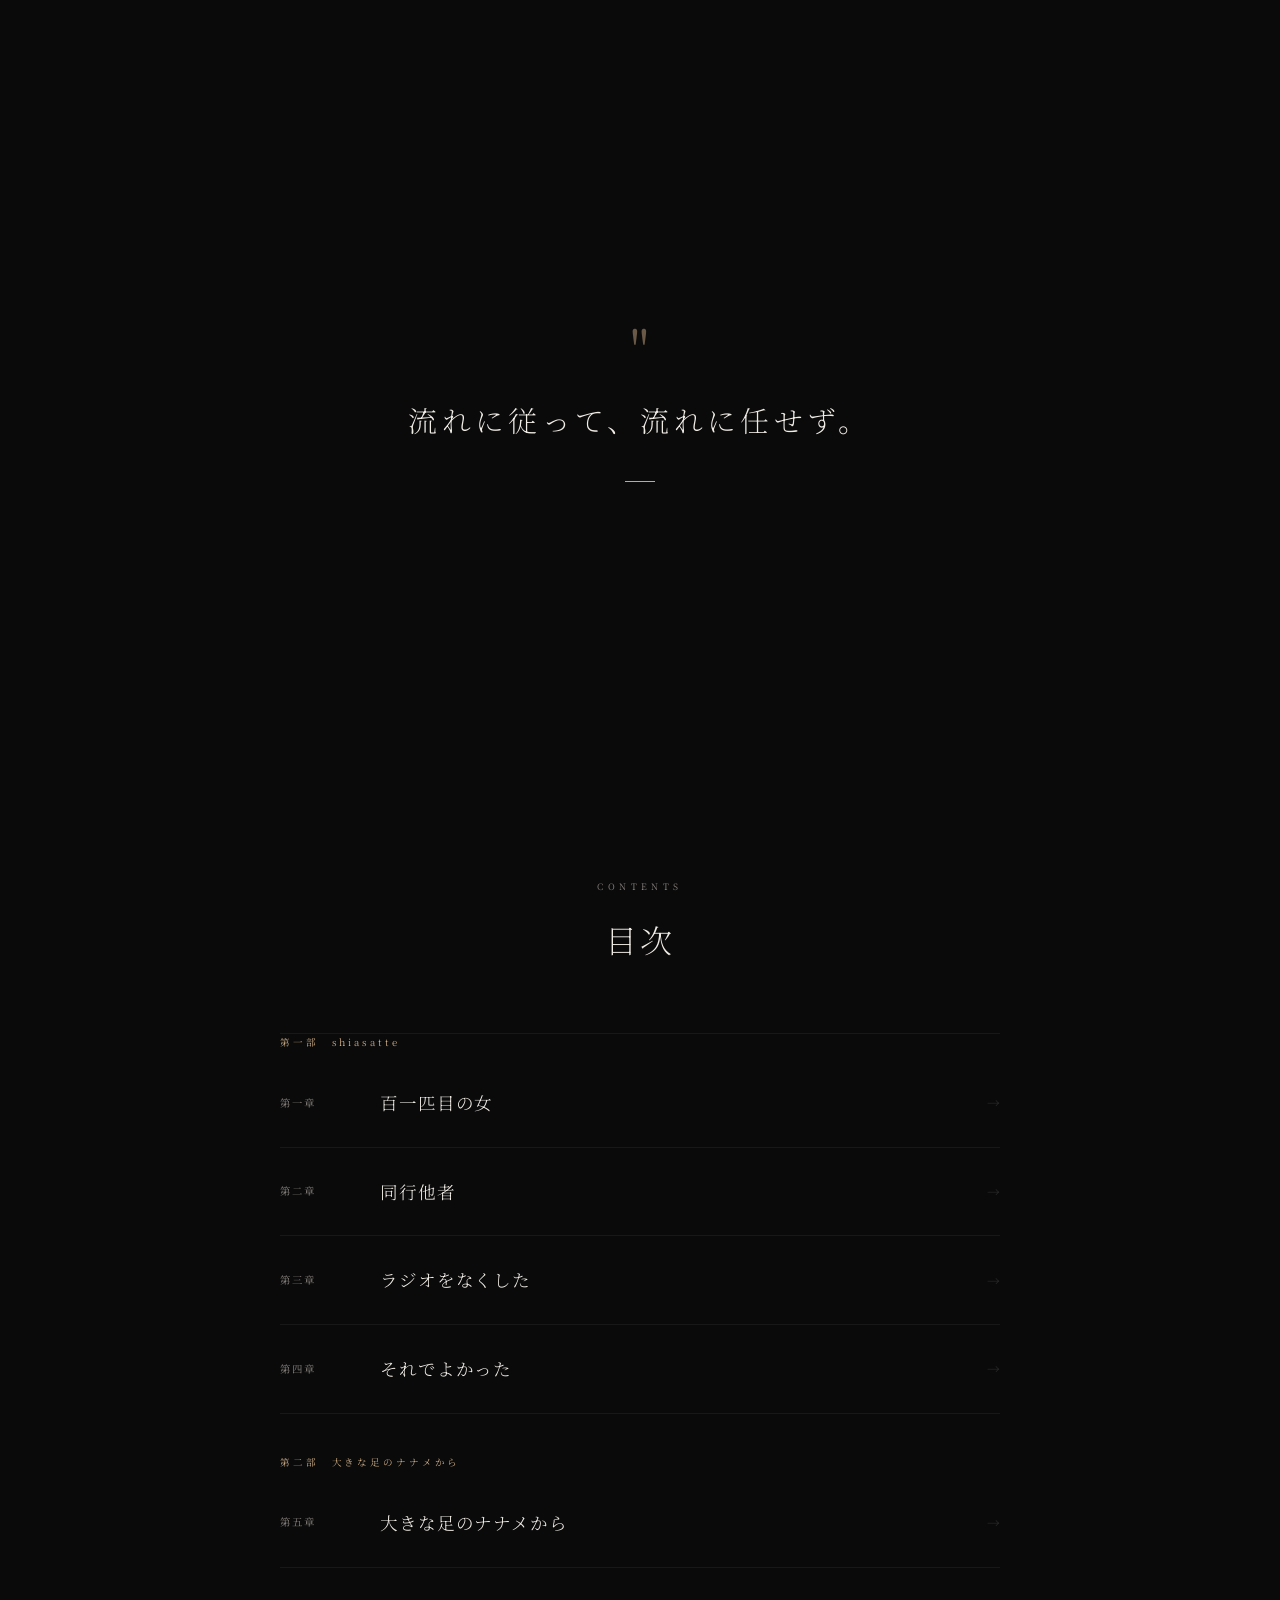
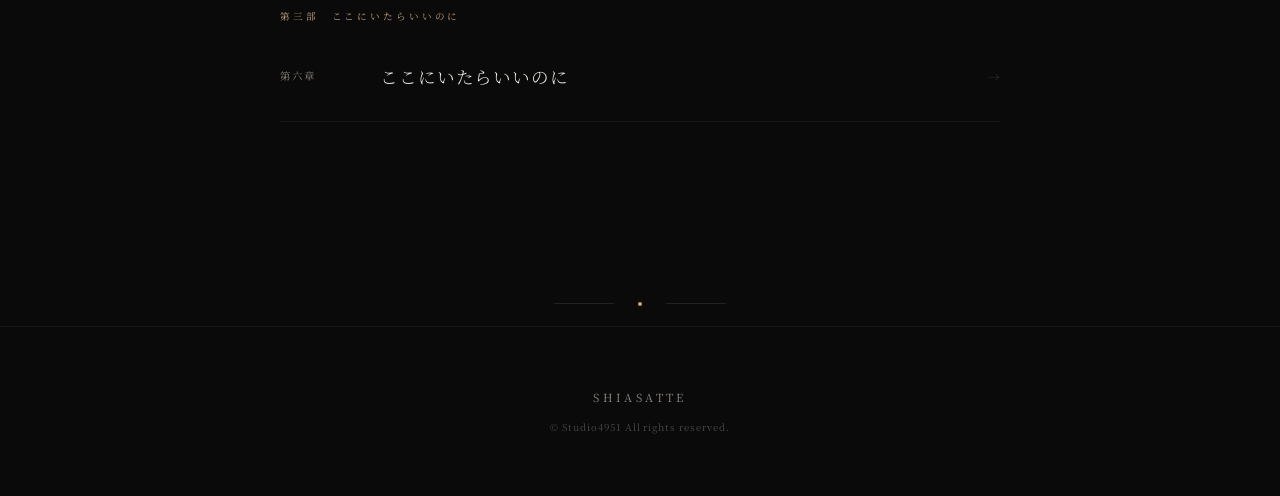
==== commit fd9afe52: "web: デザインリニューアル（ダーク×明朝体、章一覧追加、アニメーション強化） - Noto Serif JPベースの文学的デザインに変更 - ゴールドアクセント、スクロールアニメーション追加 - " ====
--- a/web/index.html
+++ b/web/index.html
@@ -2,12 +2,480 @@
 <html lang="ja">
 <head>
     <meta charset="UTF-8">
-    <meta name="viewport" content="width=device-width, initial-scale=1.0, maximum-scale=1.0, user-scalable=no" id="viewport-meta">
+    <meta name="viewport" content="width=device-width, initial-scale=1.0, maximum-scale=1.0, user-scalable=no">
     <title>shiasatte ― 完全版 ―</title>
     <meta name="description" content="歩く×考える カジュアルへんろニクス。四国遍路を舞台にした物語。">
-    <link rel="stylesheet" href="styles.css">
+    <link rel="preconnect" href="https://fonts.googleapis.com">
+    <link href="https://fonts.googleapis.com/css2?family=Noto+Serif+JP:wght@200;300;400;500&display=swap" rel="stylesheet">
     <style>
-    /* Reader modal */
+    :root {
+        --bg: #0a0a0a;
+        --text: #f0ece6;
+        --text-muted: #8a8580;
+        --accent: #c8a882;
+        --transition: all 0.6s cubic-bezier(0.16, 1, 0.3, 1);
+    }
+
+    * { margin: 0; padding: 0; box-sizing: border-box; }
+    html { scroll-behavior: smooth; }
+
+    body {
+        background: var(--bg);
+        color: var(--text);
+        font-family: 'Noto Serif JP', 'Hiragino Mincho ProN', '游明朝', serif;
+        font-size: 16px;
+        line-height: 1.8;
+        -webkit-font-smoothing: antialiased;
+        overflow-x: hidden;
+    }
+
+    a { color: inherit; text-decoration: none; }
+
+    /* ── Nav ── */
+    .navbar {
+        position: fixed;
+        top: 0; left: 0; width: 100%;
+        display: flex;
+        justify-content: space-between;
+        align-items: center;
+        padding: 0 48px;
+        height: 64px;
+        z-index: 1000;
+        transition: background 0.5s, border-color 0.5s;
+        border-bottom: 1px solid transparent;
+    }
+    .navbar.scrolled {
+        background: rgba(10, 10, 10, 0.92);
+        backdrop-filter: blur(20px);
+        -webkit-backdrop-filter: blur(20px);
+        border-bottom-color: rgba(255,255,255,0.06);
+    }
+    .logo {
+        font-size: 0.8rem;
+        font-weight: 300;
+        letter-spacing: 0.25em;
+    }
+    .menu {
+        display: flex;
+        gap: 36px;
+        align-items: center;
+    }
+    .menu a {
+        font-size: 0.7rem;
+        letter-spacing: 0.12em;
+        color: var(--text-muted);
+        transition: color 0.3s;
+    }
+    .menu a:hover { color: var(--text); }
+    .btn-outline {
+        border: 1px solid rgba(255,255,255,0.25);
+        padding: 8px 22px;
+        border-radius: 2px;
+        font-size: 0.65rem;
+        letter-spacing: 0.15em;
+        transition: var(--transition);
+    }
+    .btn-outline:hover {
+        background: var(--text);
+        color: var(--bg);
+        border-color: var(--text);
+    }
+
+    /* Hamburger */
+    .hamburger {
+        display: none;
+        background: none;
+        border: none;
+        cursor: pointer;
+        padding: 8px;
+        z-index: 1001;
+    }
+    .hamburger span {
+        display: block;
+        width: 22px;
+        height: 1px;
+        background: var(--text);
+        margin: 5px 0;
+        transition: all 0.3s;
+    }
+    .hamburger.active span:nth-child(1) { transform: rotate(45deg) translate(4px, 4px); }
+    .hamburger.active span:nth-child(2) { opacity: 0; }
+    .hamburger.active span:nth-child(3) { transform: rotate(-45deg) translate(4px, -4px); }
+
+    /* ── Hero ── */
+    .hero {
+        position: relative;
+        height: 100vh;
+        min-height: 600px;
+        display: flex;
+        align-items: flex-end;
+        justify-content: flex-start;
+        overflow: hidden;
+    }
+    .hero-image {
+        position: absolute;
+        top: 0; left: 0;
+        width: 100%; height: 100%;
+        background-size: cover;
+        background-position: center;
+        z-index: 0;
+        transform: scale(1.08);
+        filter: brightness(0.5) contrast(1.15) saturate(0.8);
+        transition: transform 8s ease-out;
+    }
+    .hero::after {
+        content: '';
+        position: absolute;
+        bottom: 0; left: 0;
+        width: 100%; height: 50%;
+        background: linear-gradient(to top, var(--bg) 0%, transparent 100%);
+        z-index: 1;
+    }
+    .hero-content {
+        position: relative;
+        z-index: 2;
+        padding: 0 48px 80px;
+        max-width: 100%;
+    }
+    .hero-label {
+        font-size: 0.6rem;
+        letter-spacing: 0.4em;
+        color: var(--accent);
+        margin-bottom: 20px;
+        opacity: 0;
+        transform: translateY(20px);
+        animation: fadeUp 1s 0.5s forwards;
+    }
+    .hero-title {
+        font-size: clamp(1.6rem, 3.5vw, 2.8rem);
+        font-weight: 200;
+        line-height: 1.8;
+        letter-spacing: 0.08em;
+        margin-bottom: 40px;
+        opacity: 0;
+        transform: translateY(30px);
+        animation: fadeUp 1.2s 0.8s forwards;
+    }
+    .hero-actions {
+        display: flex;
+        gap: 16px;
+        align-items: center;
+        opacity: 0;
+        transform: translateY(20px);
+        animation: fadeUp 1s 1.2s forwards;
+    }
+    .btn-primary {
+        display: inline-block;
+        background: var(--text);
+        color: var(--bg);
+        padding: 16px 48px;
+        font-family: inherit;
+        font-size: 0.7rem;
+        font-weight: 500;
+        letter-spacing: 0.2em;
+        border: none;
+        cursor: pointer;
+        transition: var(--transition);
+    }
+    .btn-primary:hover {
+        background: var(--accent);
+        transform: translateY(-2px);
+    }
+    .btn-ghost {
+        display: inline-block;
+        padding: 16px 32px;
+        font-size: 0.7rem;
+        letter-spacing: 0.15em;
+        color: var(--text-muted);
+        border: 1px solid rgba(255,255,255,0.15);
+        transition: var(--transition);
+    }
+    .btn-ghost:hover {
+        color: var(--text);
+        border-color: rgba(255,255,255,0.4);
+    }
+
+    /* ── Scroll indicator ── */
+    .scroll-hint {
+        position: absolute;
+        bottom: 32px;
+        right: 48px;
+        z-index: 2;
+        display: flex;
+        flex-direction: column;
+        align-items: center;
+        gap: 8px;
+        opacity: 0;
+        animation: fadeUp 1s 1.8s forwards;
+    }
+    .scroll-hint span {
+        font-size: 0.55rem;
+        letter-spacing: 0.2em;
+        color: var(--text-muted);
+        writing-mode: vertical-rl;
+    }
+    .scroll-line {
+        width: 1px;
+        height: 40px;
+        background: linear-gradient(to bottom, var(--accent), transparent);
+        animation: scrollPulse 2s ease-in-out infinite;
+    }
+    @keyframes scrollPulse {
+        0%, 100% { opacity: 0.3; transform: scaleY(0.6); }
+        50% { opacity: 1; transform: scaleY(1); }
+    }
+
+    /* ── Section shared ── */
+    .section {
+        padding: 160px 48px;
+    }
+    .section-label {
+        font-size: 0.55rem;
+        letter-spacing: 0.5em;
+        color: var(--text-muted);
+        text-align: center;
+        margin-bottom: 16px;
+        text-transform: uppercase;
+    }
+    .section-title {
+        font-size: clamp(1.5rem, 2.5vw, 2rem);
+        font-weight: 200;
+        text-align: center;
+        letter-spacing: 0.08em;
+        margin-bottom: 64px;
+    }
+
+    /* ── About ── */
+    .about-text {
+        max-width: 680px;
+        margin: 0 auto;
+        font-size: 1rem;
+        line-height: 2.4;
+        font-weight: 300;
+        text-align: center;
+        color: var(--text-muted);
+    }
+    .about-text p { margin-bottom: 2.5em; }
+    .about-text p:last-child { margin-bottom: 0; }
+
+    /* ── Divider ── */
+    .divider {
+        display: flex;
+        align-items: center;
+        justify-content: center;
+        gap: 24px;
+        padding: 20px 48px;
+    }
+    .divider-line {
+        width: 60px;
+        height: 1px;
+        background: rgba(255,255,255,0.1);
+    }
+    .divider-dot {
+        width: 4px;
+        height: 4px;
+        border-radius: 50%;
+        background: var(--accent);
+    }
+
+    /* ── Image Quote ── */
+    .image-quote {
+        position: relative;
+        height: 70vh;
+        min-height: 400px;
+        display: flex;
+        align-items: center;
+        justify-content: center;
+        overflow: hidden;
+    }
+    .image-quote-bg {
+        position: absolute;
+        top: 0; left: 0;
+        width: 100%; height: 100%;
+        background-size: cover;
+        background-position: center;
+        background-attachment: fixed;
+        filter: grayscale(70%) brightness(0.35);
+    }
+    .image-quote::after {
+        content: '';
+        position: absolute;
+        top: 0; left: 0;
+        width: 100%; height: 100%;
+        background: rgba(10,10,10,0.3);
+    }
+    .quote-content {
+        position: relative;
+        z-index: 1;
+        text-align: center;
+        padding: 0 48px;
+    }
+    .quote-mark {
+        font-size: 3rem;
+        color: var(--accent);
+        opacity: 0.5;
+        line-height: 1;
+        margin-bottom: 16px;
+    }
+    .quote-text {
+        font-size: clamp(1.2rem, 2.5vw, 1.8rem);
+        font-weight: 200;
+        letter-spacing: 0.15em;
+        line-height: 2;
+    }
+    .quote-rule {
+        width: 30px;
+        height: 1px;
+        background: var(--accent);
+        margin: 32px auto 0;
+    }
+
+    /* ── Chapters ── */
+    .chapters-list {
+        max-width: 720px;
+        margin: 0 auto;
+        list-style: none;
+    }
+    .chapters-list li {
+        border-bottom: 1px solid rgba(255,255,255,0.06);
+    }
+    .chapters-list li:first-child {
+        border-top: 1px solid rgba(255,255,255,0.06);
+    }
+    .chapters-list a {
+        display: flex;
+        align-items: center;
+        padding: 28px 0;
+        transition: var(--transition);
+        cursor: pointer;
+    }
+    .chapters-list a:hover {
+        padding-left: 24px;
+    }
+    .chapters-list a:hover .ch-num {
+        color: var(--accent);
+    }
+    .ch-num {
+        font-size: 0.65rem;
+        letter-spacing: 0.2em;
+        color: var(--text-muted);
+        min-width: 100px;
+        transition: color 0.3s;
+    }
+    .ch-title {
+        font-size: 1.1rem;
+        font-weight: 300;
+        letter-spacing: 0.05em;
+        flex: 1;
+    }
+    .ch-arrow {
+        font-size: 0.8rem;
+        color: rgba(255,255,255,0.15);
+        transition: var(--transition);
+    }
+    .chapters-list a:hover .ch-arrow {
+        color: var(--accent);
+        transform: translateX(4px);
+    }
+    .ch-part-header {
+        font-size: 0.6rem;
+        letter-spacing: 0.3em;
+        color: var(--accent);
+        padding: 40px 0 8px;
+        border-bottom: none !important;
+    }
+    .ch-part-header:first-child { padding-top: 0; }
+
+    /* ── Footer ── */
+    .footer {
+        padding: 60px 48px;
+        text-align: center;
+        border-top: 1px solid rgba(255,255,255,0.06);
+    }
+    .footer-logo {
+        font-size: 0.7rem;
+        letter-spacing: 0.3em;
+        margin-bottom: 12px;
+        color: var(--text-muted);
+    }
+    .footer p {
+        font-size: 0.6rem;
+        letter-spacing: 0.1em;
+        color: rgba(255,255,255,0.25);
+    }
+
+    /* ── Animations ── */
+    @keyframes fadeUp {
+        to { opacity: 1; transform: translateY(0); }
+    }
+    .reveal {
+        opacity: 0;
+        transform: translateY(40px);
+        transition: opacity 1s cubic-bezier(0.16, 1, 0.3, 1),
+                    transform 1s cubic-bezier(0.16, 1, 0.3, 1);
+    }
+    .reveal.visible {
+        opacity: 1;
+        transform: translateY(0);
+    }
+    .reveal-stagger > * {
+        opacity: 0;
+        transform: translateY(20px);
+        transition: opacity 0.6s ease, transform 0.6s ease;
+    }
+    .reveal-stagger.visible > * {
+        opacity: 1;
+        transform: translateY(0);
+    }
+    .reveal-stagger.visible > *:nth-child(1) { transition-delay: 0s; }
+    .reveal-stagger.visible > *:nth-child(2) { transition-delay: 0.08s; }
+    .reveal-stagger.visible > *:nth-child(3) { transition-delay: 0.16s; }
+    .reveal-stagger.visible > *:nth-child(4) { transition-delay: 0.08s; }
+    .reveal-stagger.visible > *:nth-child(5) { transition-delay: 0.16s; }
+    .reveal-stagger.visible > *:nth-child(6) { transition-delay: 0.24s; }
+    .reveal-stagger.visible > *:nth-child(7) { transition-delay: 0.32s; }
+    .reveal-stagger.visible > *:nth-child(8) { transition-delay: 0.4s; }
+    .reveal-stagger.visible > *:nth-child(9) { transition-delay: 0.48s; }
+    .reveal-stagger.visible > *:nth-child(10) { transition-delay: 0.56s; }
+
+    /* ── Responsive ── */
+    @media (max-width: 768px) {
+        .hamburger { display: block; }
+        .menu {
+            display: none;
+            position: fixed;
+            top: 0; left: 0;
+            width: 100%; height: 100%;
+            background: rgba(10, 10, 10, 0.97);
+            flex-direction: column;
+            align-items: center;
+            justify-content: center;
+            gap: 28px;
+            z-index: 1000;
+        }
+        .menu.open { display: flex; }
+        .menu a { font-size: 1rem; color: var(--text); }
+
+        .navbar { padding: 0 24px; }
+        .hero-content { padding: 0 24px 60px; }
+        .hero-title { line-height: 2; }
+        .hero-actions { flex-direction: column; align-items: flex-start; gap: 12px; }
+        .scroll-hint { display: none; }
+
+        .section { padding: 100px 24px; }
+        .about-text { font-size: 0.95rem; text-align: left; }
+
+        .image-quote { height: 50vh; }
+        .image-quote-bg { background-attachment: scroll; }
+
+        .ch-num { min-width: 72px; }
+        .ch-title { font-size: 1rem; }
+
+        .divider { padding: 20px 24px; }
+        .footer { padding: 48px 24px; }
+    }
+
+    /* ── Reader modal ── */
     #reader-modal {
         position: fixed;
         top: 0; left: 0;
@@ -45,11 +513,7 @@
     }
     .reader-btn:hover { color: #fff; background: rgba(255,255,255,0.1); }
 
-    #reader-frame {
-        flex: 1;
-        border: none;
-        width: 100%;
-    }
+    #reader-frame { flex: 1; border: none; width: 100%; }
 
     #reader-navbar {
         height: 48px;
@@ -62,43 +526,26 @@
         border-top: 1px solid rgba(255,255,255,0.08);
     }
     #reader-navbar .nav-btn {
-        background: none;
-        border: none;
-        color: #888;
-        font-size: 18px;
-        cursor: pointer;
-        width: 48px;
-        height: 48px;
-        display: flex;
-        align-items: center;
-        justify-content: center;
-        border-radius: 8px;
-        transition: all 0.15s;
+        background: none; border: none;
+        color: #888; font-size: 18px; cursor: pointer;
+        width: 48px; height: 48px;
+        display: flex; align-items: center; justify-content: center;
+        border-radius: 8px; transition: all 0.15s;
     }
     #reader-navbar .nav-btn:hover { color: #fff; background: rgba(255,255,255,0.08); }
-    #reader-navbar .nav-center {
-        display: flex;
-        align-items: center;
-        gap: 4px;
-    }
+    #reader-navbar .nav-center { display: flex; align-items: center; gap: 4px; }
     #reader-page-info {
-        font-size: 0.75rem;
-        color: #666;
-        min-width: 80px;
-        text-align: center;
-        user-select: none;
-    }
-
-    /* Reader TOC panel */
+        font-size: 0.75rem; color: #666;
+        min-width: 80px; text-align: center; user-select: none;
+    }
+
     #reader-toc {
         position: fixed;
         top: 0; left: -320px;
         z-index: 10010;
-        width: 300px;
-        height: 100%;
+        width: 300px; height: 100%;
         background: rgba(30,30,30,0.98);
         backdrop-filter: blur(12px);
-        -webkit-backdrop-filter: blur(12px);
         box-shadow: 2px 0 16px rgba(0,0,0,0.4);
         transition: left 0.3s ease;
         padding: 24px 0;
@@ -106,257 +553,329 @@
     }
     #reader-toc.open { left: 0; }
     #reader-toc h3 {
-        font-size: 0.8rem;
-        font-weight: 600;
-        color: #666;
-        letter-spacing: 0.1em;
-        padding: 0 24px 12px;
-        border-bottom: 1px solid rgba(255,255,255,0.08);
-        margin-bottom: 8px;
+        font-size: 0.8rem; font-weight: 600; color: #666;
+        letter-spacing: 0.1em; padding: 0 24px 12px;
+        border-bottom: 1px solid rgba(255,255,255,0.08); margin-bottom: 8px;
     }
     #reader-toc ul { list-style: none; padding: 0; margin: 0; }
     #reader-toc li a {
-        display: block;
-        padding: 10px 24px;
-        color: #ccc;
-        text-decoration: none;
-        font-size: 0.9rem;
-        transition: background 0.15s;
-        border-left: 3px solid transparent;
+        display: block; padding: 10px 24px; color: #ccc;
+        text-decoration: none; font-size: 0.9rem;
+        transition: background 0.15s; border-left: 3px solid transparent;
     }
     #reader-toc li a:hover { background: rgba(255,255,255,0.05); }
     #reader-toc li a.active { border-left-color: #fff; color: #fff; font-weight: 600; }
     #reader-toc li.part a { font-weight: 700; font-size: 0.8rem; color: #777; padding-top: 18px; }
-
     #reader-overlay {
-        position: fixed;
-        top: 0; left: 0;
-        width: 100%; height: 100%;
-        background: rgba(0,0,0,0.5);
-        z-index: 10005;
-        opacity: 0;
-        pointer-events: none;
-        transition: opacity 0.3s;
+        position: fixed; top: 0; left: 0; width: 100%; height: 100%;
+        background: rgba(0,0,0,0.5); z-index: 10005;
+        opacity: 0; pointer-events: none; transition: opacity 0.3s;
     }
     #reader-overlay.show { opacity: 1; pointer-events: auto; }
     </style>
 </head>
 <body>
-    <nav class="navbar fade-in">
-        <div class="logo">SHIASATTE</div>
-        <div class="menu">
-            <a href="#about">Story</a>
-            <a href="javascript:void(0)" class="btn-outline" onclick="openReader()">Read Now</a>
-        </div>
-    </nav>
-
-    <header class="hero">
-        <div class="hero-image" style="background-image: url('assets/top.jpg');"></div>
-        <div class="hero-content fade-in-up">
-            <h1>一人にさせてもらえないから、<br>孤独が少しほしかった。</h1>
-            <a href="javascript:void(0)" class="btn-primary" onclick="openReader(3)">Read Now</a>
-        </div>
-    </header>
-
-    <section id="about" class="section about">
-        <div class="container fade-in-scroll">
-            <h2 class="section-title">物語の始まり</h2>
-            <div class="about-text">
-                <p>「ここにいてはいけない」——そう思った瞬間、明美は四国へ向かった。思いつきとは突発ではなく、かつて温めていたものが孵化しようとしているだけ。それは、自分に対する合図だった。</p>
-                <p>遍路とは、廻ることが目的ではない。ブラックボックス化した頭を整理し、なにかしらのアウトプットが導き出せれば、それで成功といえる。</p>
-            </div>
-        </div>
-    </section>
-
-    <section class="image-divider fade-in-scroll">
-       <div class="quote">
-           "流れに従って、流れに任せず。"
-       </div>
-    </section>
-
-
-    <footer class="footer">
-        <div class="container">
-            <p>&copy; Studio4951 All rights reserved.</p>
-        </div>
-    </footer>
-
-    <!-- Reader Modal -->
-    <div id="reader-modal">
-        <div id="reader-topbar">
-            <span class="reader-title">SHIASATTE ― 完全版 ―</span>
-            <button class="reader-btn" onclick="closeReader()">&#10005; 閉じる</button>
-        </div>
-        <iframe id="reader-frame" src="about:blank" allowfullscreen></iframe>
-        <div id="reader-navbar">
-            <button class="nav-btn" id="rbtn-toc" title="目次">&#9776;</button>
-            <div class="nav-center">
-                <button class="nav-btn" id="rbtn-prev" title="前のページ">&#9664;</button>
-                <span id="reader-page-info"></span>
-                <button class="nav-btn" id="rbtn-next" title="次のページ">&#9654;</button>
-            </div>
-            <button class="nav-btn" id="rbtn-zoom-reset" title="表示リセット" style="font-size:12px;">1:1</button>
+
+<nav class="navbar" id="navbar">
+    <div class="logo">SHIASATTE</div>
+    <button class="hamburger" id="hamburger" aria-label="menu">
+        <span></span><span></span><span></span>
+    </button>
+    <div class="menu" id="nav-menu">
+        <a href="#about">Story</a>
+        <a href="#chapters">Chapters</a>
+        <a href="bibi-bookshelf/shiasatte.epub" download>Download</a>
+        <a href="javascript:void(0)" class="btn-outline" onclick="openReader()">READ</a>
+    </div>
+</nav>
+
+<header class="hero">
+    <div class="hero-image" style="background-image: url('assets/top.jpg');"></div>
+    <div class="hero-content">
+        <div class="hero-label">A NOVEL</div>
+        <h1 class="hero-title">一人にさせてもらえないから、<br>孤独が少しほしかった。</h1>
+        <div class="hero-actions">
+            <a href="javascript:void(0)" class="btn-primary" onclick="openReader(3)">READ NOW</a>
+            <a href="bibi-bookshelf/shiasatte.epub" download class="btn-ghost">DOWNLOAD EPUB</a>
         </div>
     </div>
-
-    <div id="reader-overlay"></div>
-    <nav id="reader-toc">
-        <h3>目次</h3>
-        <ul>
-            <li class="part"><a href="#" data-item="2">第一部　shiasatte</a></li>
-            <li><a href="#" data-item="3">第一章　百一匹目の女</a></li>
-            <li><a href="#" data-item="4">第二章　同行他者</a></li>
-            <li><a href="#" data-item="5">第三章　ラジオをなくした</a></li>
-            <li><a href="#" data-item="6">第四章　それでよかった</a></li>
-            <li class="part"><a href="#" data-item="7">第二部　大きな足のナナメから</a></li>
-            <li><a href="#" data-item="8">番外編・前編</a></li>
-            <li class="part"><a href="#" data-item="9">第三部　ここにいたらいいのに</a></li>
-            <li><a href="#" data-item="10">番外編・後編</a></li>
-        </ul>
-    </nav>
-
-    <script src="script.js"></script>
-    <script>
-    const readerModal = document.getElementById('reader-modal');
-    const readerFrame = document.getElementById('reader-frame');
-    const readerPageInfo = document.getElementById('reader-page-info');
-    const readerToc = document.getElementById('reader-toc');
-    const readerOverlay = document.getElementById('reader-overlay');
-    let pendingJump = null;
-    let bibiLoaded = false;
-
-    function getBibi() {
-        try {
-            const w = readerFrame.contentWindow;
-            return (w && w.R && w.I && w.I.Flipper) ? w : null;
-        } catch(e) { return null; }
-    }
-
-    function openReader(itemIndex) {
-        readerModal.classList.add('open');
-        document.body.style.overflow = 'hidden';
-
-        if (readerFrame.src === 'about:blank' || !readerFrame.src.includes('bibi')) {
-            bibiLoaded = false;
-            pendingJump = itemIndex || null;
-            readerFrame.src = 'bibi/?book=shiasatte.epub';
-            waitForBibi();
-        } else if (!bibiLoaded) {
-            pendingJump = itemIndex || null;
-        } else if (itemIndex) {
-            jumpToItem(itemIndex);
+    <div class="scroll-hint">
+        <span>SCROLL</span>
+        <div class="scroll-line"></div>
+    </div>
+</header>
+
+<div class="divider">
+    <div class="divider-line"></div>
+    <div class="divider-dot"></div>
+    <div class="divider-line"></div>
+</div>
+
+<section id="about" class="section reveal">
+    <div class="section-label">STORY</div>
+    <div class="section-title">物語の始まり</div>
+    <div class="about-text">
+        <p>「ここにいてはいけない」そう思った瞬間、明美は四国へ向かった。</p>
+        <p>思いつきとは突発ではなく、かつて温めていたものが孵化しようとしているだけ。<br>それは、自分に対する合図だった。</p>
+        <p>遍路とは、廻ることが目的ではない。ブラックボックス化した頭を整理し、<br>なにかしらのアウトプットが導き出せれば、それで成功といえる。</p>
+    </div>
+</section>
+
+<div class="image-quote reveal">
+    <div class="image-quote-bg" style="background-image: url('assets/hero.jpg');"></div>
+    <div class="quote-content">
+        <div class="quote-mark">"</div>
+        <div class="quote-text">流れに従って、流れに任せず。</div>
+        <div class="quote-rule"></div>
+    </div>
+</div>
+
+<section id="chapters" class="section">
+    <div class="section-label reveal">CONTENTS</div>
+    <div class="section-title reveal">目次</div>
+    <ul class="chapters-list reveal-stagger reveal">
+        <li class="ch-part-header">第一部　shiasatte</li>
+        <li><a href="javascript:void(0)" onclick="openReader(3)">
+            <span class="ch-num">第一章</span>
+            <span class="ch-title">百一匹目の女</span>
+            <span class="ch-arrow">→</span>
+        </a></li>
+        <li><a href="javascript:void(0)" onclick="openReader(6)">
+            <span class="ch-num">第二章</span>
+            <span class="ch-title">同行他者</span>
+            <span class="ch-arrow">→</span>
+        </a></li>
+        <li><a href="javascript:void(0)" onclick="openReader(7)">
+            <span class="ch-num">第三章</span>
+            <span class="ch-title">ラジオをなくした</span>
+            <span class="ch-arrow">→</span>
+        </a></li>
+        <li><a href="javascript:void(0)" onclick="openReader(8)">
+            <span class="ch-num">第四章</span>
+            <span class="ch-title">それでよかった</span>
+            <span class="ch-arrow">→</span>
+        </a></li>
+        <li class="ch-part-header">第二部　大きな足のナナメから</li>
+        <li><a href="javascript:void(0)" onclick="openReader(10)">
+            <span class="ch-num">第五章</span>
+            <span class="ch-title">大きな足のナナメから</span>
+            <span class="ch-arrow">→</span>
+        </a></li>
+        <li class="ch-part-header">第三部　ここにいたらいいのに</li>
+        <li><a href="javascript:void(0)" onclick="openReader(12)">
+            <span class="ch-num">第六章</span>
+            <span class="ch-title">ここにいたらいいのに</span>
+            <span class="ch-arrow">→</span>
+        </a></li>
+    </ul>
+</section>
+
+<div class="divider">
+    <div class="divider-line"></div>
+    <div class="divider-dot"></div>
+    <div class="divider-line"></div>
+</div>
+
+<footer class="footer">
+    <div class="footer-logo">SHIASATTE</div>
+    <p>&copy; Studio4951 All rights reserved.</p>
+</footer>
+
+<!-- Reader Modal -->
+<div id="reader-modal">
+    <div id="reader-topbar">
+        <span class="reader-title">SHIASATTE ― 完全版 ―</span>
+        <button class="reader-btn" onclick="closeReader()">&#10005; 閉じる</button>
+    </div>
+    <iframe id="reader-frame" src="about:blank" allowfullscreen></iframe>
+    <div id="reader-navbar">
+        <button class="nav-btn" id="rbtn-toc" title="目次">&#9776;</button>
+        <div class="nav-center">
+            <button class="nav-btn" id="rbtn-prev" title="前のページ">&#9664;</button>
+            <span id="reader-page-info"></span>
+            <button class="nav-btn" id="rbtn-next" title="次のページ">&#9654;</button>
+        </div>
+        <button class="nav-btn" id="rbtn-zoom-reset" title="表示リセット" style="font-size:12px;">1:1</button>
+    </div>
+</div>
+
+<div id="reader-overlay"></div>
+<nav id="reader-toc">
+    <h3>目次</h3>
+    <ul>
+        <li class="part"><a href="#" data-item="2">第一部　shiasatte</a></li>
+        <li><a href="#" data-item="3">第一章　百一匹目の女</a></li>
+        <li><a href="#" data-item="6">第二章　同行他者</a></li>
+        <li><a href="#" data-item="7">第三章　ラジオをなくした</a></li>
+        <li><a href="#" data-item="8">第四章　それでよかった</a></li>
+        <li class="part"><a href="#" data-item="9">第二部　大きな足のナナメから</a></li>
+        <li class="part"><a href="#" data-item="11">第三部　ここにいたらいいのに</a></li>
+    </ul>
+</nav>
+
+<script>
+// Scroll: nav background
+const navbar = document.getElementById('navbar');
+window.addEventListener('scroll', () => {
+    navbar.classList.toggle('scrolled', window.scrollY > 60);
+});
+
+// Hero parallax
+const heroImg = document.querySelector('.hero-image');
+window.addEventListener('scroll', () => {
+    if (heroImg && window.scrollY < window.innerHeight) {
+        heroImg.style.transform = `scale(1.08) translateY(${window.scrollY * 0.25}px)`;
+    }
+});
+
+// Hamburger
+const hamburger = document.getElementById('hamburger');
+const navMenu = document.getElementById('nav-menu');
+hamburger.addEventListener('click', () => {
+    hamburger.classList.toggle('active');
+    navMenu.classList.toggle('open');
+});
+navMenu.querySelectorAll('a').forEach(a => {
+    a.addEventListener('click', () => {
+        hamburger.classList.remove('active');
+        navMenu.classList.remove('open');
+    });
+});
+
+// Scroll reveal
+const observer = new IntersectionObserver((entries) => {
+    entries.forEach(e => {
+        if (e.isIntersecting) {
+            e.target.classList.add('visible');
+            observer.unobserve(e.target);
         }
-    }
-
-    function waitForBibi() {
-        // Poll until Bibi is fully initialized
-        const check = setInterval(() => {
-            const w = getBibi();
-            if (w) {
-                clearInterval(check);
-                bibiLoaded = true;
-                // Inject smooth transitions
-                try {
-                    const style = w.document.createElement('style');
-                    style.textContent = `
-                        #bibi-main { transition: transform 0.4s cubic-bezier(0.22,1,0.36,1), -webkit-transform 0.4s cubic-bezier(0.22,1,0.36,1) !important; }
-                        #bibi-main-book { transition: transform 0.4s cubic-bezier(0.22,1,0.36,1), opacity 0.2s ease, -webkit-transform 0.4s cubic-bezier(0.22,1,0.36,1) !important; }
-                        html, body { touch-action: pan-x pan-y; }
-                    `;
-                    w.document.head.appendChild(style);
-                    // ピンチズーム防止
-                    w.document.addEventListener('touchmove', (e) => {
-                        if (e.touches.length > 1) e.preventDefault();
-                    }, { passive: false });
-                    // ダブルタップズーム防止
-                    let lastTap = 0;
-                    w.document.addEventListener('touchend', (e) => {
-                        const now = Date.now();
-                        if (now - lastTap < 300) e.preventDefault();
-                        lastTap = now;
-                    }, { passive: false });
-                } catch(e) {}
-
-                if (pendingJump) {
-                    setTimeout(() => jumpToItem(pendingJump), 300);
-                    pendingJump = null;
-                }
-            }
-        }, 300);
-    }
-
-    function jumpToItem(itemIndex) {
-        const w = getBibi();
-        if (!w || !w.R.Items[itemIndex]) return;
-        const targetPage = w.R.Items[itemIndex].Pages[0];
-        const targetIdx = w.R.Pages.indexOf(targetPage);
-        const curPages = w.R.Current.Pages || w.R.IntersectingPages;
-        const curIdx = curPages && curPages.length ? w.R.Pages.indexOf(curPages[0]) : 0;
-        const dist = targetIdx - curIdx;
-        if (dist !== 0) w.I.Flipper.flip(dist);
-        setTimeout(updateReaderPageInfo, 500);
-    }
-
-    function closeReader() {
-        readerModal.classList.remove('open');
-        document.body.style.overflow = '';
-        closeReaderToc();
-    }
-
-    function updateReaderPageInfo() {
-        const w = getBibi();
-        if (!w) return;
-        const cur = w.R.Current.Pages;
-        if (cur && cur.length) {
-            const first = w.R.Pages.indexOf(cur[0]) + 1;
-            const last = w.R.Pages.indexOf(cur[cur.length - 1]) + 1;
-            const total = w.R.Pages.length;
-            readerPageInfo.textContent = (first === last ? first : first + '-' + last) + ' / ' + total;
-        }
-    }
-
-    function openReaderToc() { readerToc.classList.add('open'); readerOverlay.classList.add('show'); }
-    function closeReaderToc() { readerToc.classList.remove('open'); readerOverlay.classList.remove('show'); }
-
-    document.getElementById('rbtn-toc').addEventListener('click', () => {
-        readerToc.classList.contains('open') ? closeReaderToc() : openReaderToc();
     });
-    readerOverlay.addEventListener('click', closeReaderToc);
-
-    document.getElementById('rbtn-prev').addEventListener('click', () => {
-        const w = getBibi();
-        if (w) { w.I.Flipper.flip(-1); setTimeout(updateReaderPageInfo, 400); }
-    });
-    document.getElementById('rbtn-next').addEventListener('click', () => {
-        const w = getBibi();
-        if (w) { w.I.Flipper.flip(1); setTimeout(updateReaderPageInfo, 400); }
-    });
-
-    document.querySelectorAll('#reader-toc a[data-item]').forEach(link => {
-        link.addEventListener('click', (e) => {
-            e.preventDefault();
-            const itemIndex = parseInt(link.dataset.item);
-            document.querySelectorAll('#reader-toc a').forEach(a => a.classList.remove('active'));
-            link.classList.add('active');
-            jumpToItem(itemIndex);
-            closeReaderToc();
-        });
-    });
-
-    document.getElementById('rbtn-zoom-reset').addEventListener('click', () => {
+}, { threshold: 0.12 });
+document.querySelectorAll('.reveal').forEach(el => observer.observe(el));
+
+// ── Reader ──
+const readerModal = document.getElementById('reader-modal');
+const readerFrame = document.getElementById('reader-frame');
+const readerPageInfo = document.getElementById('reader-page-info');
+const readerToc = document.getElementById('reader-toc');
+const readerOverlay = document.getElementById('reader-overlay');
+let pendingJump = null;
+let bibiLoaded = false;
+
+function getBibi() {
+    try {
+        const w = readerFrame.contentWindow;
+        return (w && w.R && w.I && w.I.Flipper) ? w : null;
+    } catch(e) { return null; }
+}
+
+function openReader(itemIndex) {
+    readerModal.classList.add('open');
+    document.body.style.overflow = 'hidden';
+    if (readerFrame.src === 'about:blank' || !readerFrame.src.includes('bibi')) {
+        bibiLoaded = false;
+        pendingJump = itemIndex || null;
+        readerFrame.src = 'bibi/?book=shiasatte.epub&t=' + Date.now();
+        waitForBibi();
+    } else if (!bibiLoaded) {
+        pendingJump = itemIndex || null;
+    } else if (itemIndex) {
+        jumpToItem(itemIndex);
+    }
+}
+
+function waitForBibi() {
+    const check = setInterval(() => {
         const w = getBibi();
         if (w) {
-            try { w.I.Loupe.resetZoom(); } catch(e) {}
-            try { w.document.documentElement.style.transform = ''; } catch(e) {}
+            clearInterval(check);
+            bibiLoaded = true;
+            try {
+                const style = w.document.createElement('style');
+                style.textContent = `
+                    #bibi-main { transition: transform 0.4s cubic-bezier(0.22,1,0.36,1) !important; }
+                    #bibi-main-book { transition: transform 0.4s cubic-bezier(0.22,1,0.36,1), opacity 0.2s ease !important; }
+                `;
+                w.document.head.appendChild(style);
+                w.document.addEventListener('touchmove', e => { if (e.touches.length > 1) e.preventDefault(); }, { passive: false });
+                let lastTap = 0;
+                w.document.addEventListener('touchend', e => { if (Date.now() - lastTap < 300) e.preventDefault(); lastTap = Date.now(); }, { passive: false });
+            } catch(e) {}
+            if (pendingJump) {
+                setTimeout(() => jumpToItem(pendingJump), 300);
+                pendingJump = null;
+            }
         }
+    }, 300);
+}
+
+function jumpToItem(idx) {
+    const w = getBibi();
+    if (!w || !w.R.Items[idx]) return;
+    const tp = w.R.Items[idx].Pages[0];
+    const ti = w.R.Pages.indexOf(tp);
+    const cp = w.R.Current.Pages || w.R.IntersectingPages;
+    const ci = cp && cp.length ? w.R.Pages.indexOf(cp[0]) : 0;
+    if (ti - ci !== 0) w.I.Flipper.flip(ti - ci);
+    setTimeout(updatePageInfo, 500);
+}
+
+function closeReader() {
+    readerModal.classList.remove('open');
+    document.body.style.overflow = '';
+    closeReaderToc();
+}
+
+function updatePageInfo() {
+    const w = getBibi();
+    if (!w) return;
+    const cur = w.R.Current.Pages;
+    if (cur && cur.length) {
+        const f = w.R.Pages.indexOf(cur[0]) + 1;
+        const l = w.R.Pages.indexOf(cur[cur.length - 1]) + 1;
+        readerPageInfo.textContent = (f === l ? f : f + '-' + l) + ' / ' + w.R.Pages.length;
+    }
+}
+
+function openReaderToc() { readerToc.classList.add('open'); readerOverlay.classList.add('show'); }
+function closeReaderToc() { readerToc.classList.remove('open'); readerOverlay.classList.remove('show'); }
+
+document.getElementById('rbtn-toc').addEventListener('click', () => {
+    readerToc.classList.contains('open') ? closeReaderToc() : openReaderToc();
+});
+readerOverlay.addEventListener('click', closeReaderToc);
+
+document.getElementById('rbtn-prev').addEventListener('click', () => {
+    const w = getBibi(); if (w) { w.I.Flipper.flip(1); setTimeout(updatePageInfo, 400); }
+});
+document.getElementById('rbtn-next').addEventListener('click', () => {
+    const w = getBibi(); if (w) { w.I.Flipper.flip(-1); setTimeout(updatePageInfo, 400); }
+});
+
+document.querySelectorAll('#reader-toc a[data-item]').forEach(link => {
+    link.addEventListener('click', e => {
+        e.preventDefault();
+        document.querySelectorAll('#reader-toc a').forEach(a => a.classList.remove('active'));
+        link.classList.add('active');
+        jumpToItem(parseInt(link.dataset.item));
+        closeReaderToc();
     });
-
-    // Keyboard: Escape to close
-    document.addEventListener('keydown', (e) => {
-        if (e.key === 'Escape' && readerModal.classList.contains('open')) closeReader();
-    });
-
-    setInterval(updateReaderPageInfo, 1000);
-    </script>
+});
+
+document.getElementById('rbtn-zoom-reset').addEventListener('click', () => {
+    const w = getBibi();
+    if (w) { try { w.I.Loupe.resetZoom(); } catch(e) {} }
+});
+
+document.addEventListener('keydown', e => {
+    if (e.key === 'Escape' && readerModal.classList.contains('open')) closeReader();
+});
+
+setInterval(updatePageInfo, 1000);
+
+document.addEventListener('touchmove', e => {
+    if (e.touches.length > 1) e.preventDefault();
+}, { passive: false });
+</script>
 </body>
 </html>
